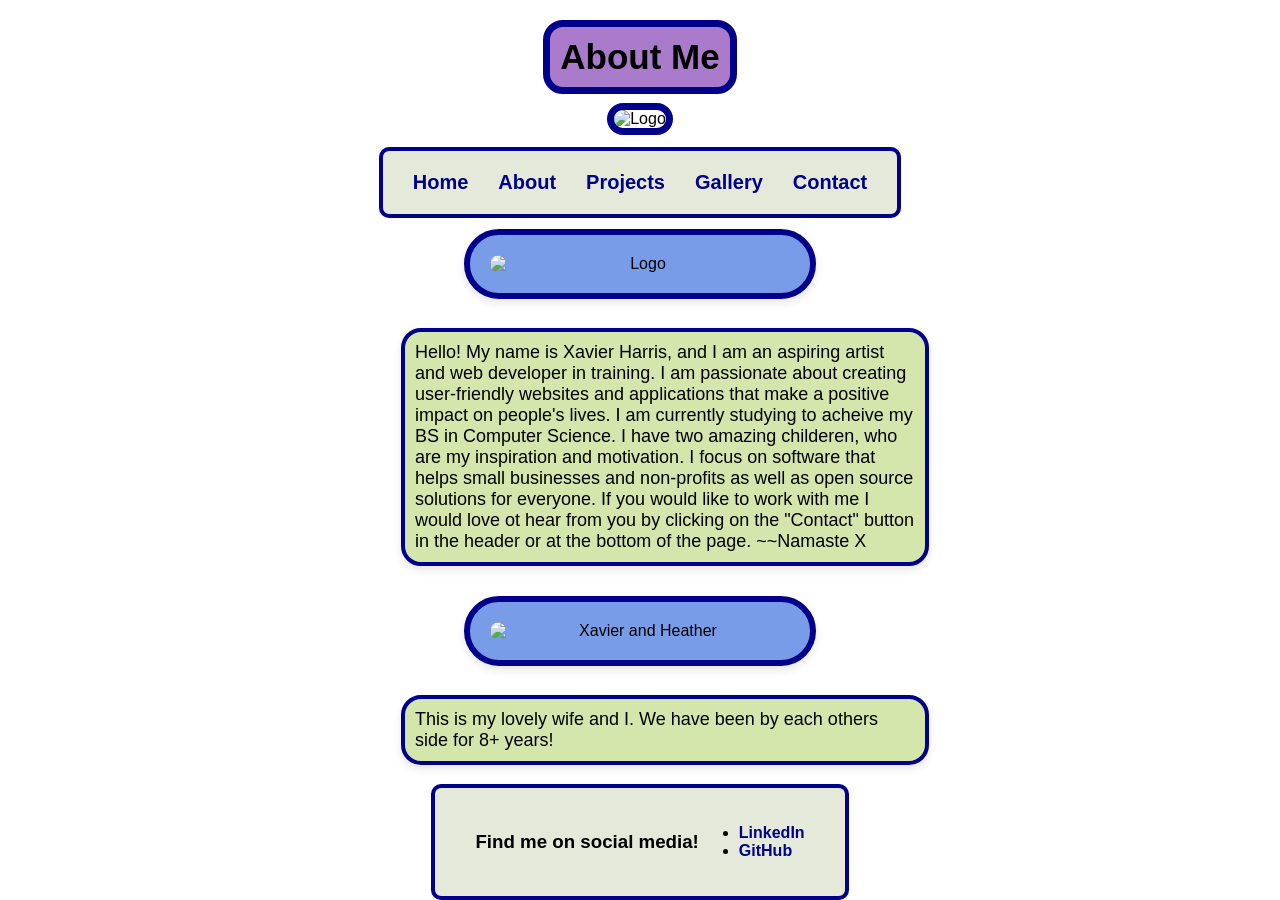
==== about.html @ 7a3048ba "Uploaded existing profile html/css/js" ====
<!DOCTYPE html>
<html lang="en">

<head>
    <meta charset="UTF-8">
    <meta name="viewport" content="width=device-width, initial-scale=1.0">
    <title>About Xavier</title>
    <link rel="stylesheet" href="styles.css">
</head>

<body>
    <div class="page">
        <h1>About Me</h1>
        <div class="logo">
            <img src="art/logo.png" alt="Logo">
        </div>
        <header class="site-header">
            <nav class="nav">
                <a href="portfolio.html">Home</a>
                <a href="about.html">About</a>
                <a href="projects.html">Projects</a>
                <a href="gallery.html">Gallery</a>
                <a href="contact.html">Contact</a>
            </nav>
        </header>
        <main class="main-content">
            <img class="cards" src="selfie/creativeX.jpg" alt="Logo">
            <p class="card">Hello! My name is Xavier Harris, and I am an aspiring artist and web developer in
                training. I am
                passionate about creating user-friendly websites and applications that make a positive impact on
                people's lives. I am currently studying to acheive my BS in Computer Science. I have two amazing
                childeren, who are my inspiration and motivation. I focus on software that helps small
                businesses and non-profits as well as open source solutions for everyone. If you would like to
                work with me I would love ot hear from you by clicking on the "Contact" button in the header or
                at the bottom of the page. ~~Namaste X
            </p>
            <img class="cards" src="selfie/XnH.jpg" alt="Xavier and Heather">
            <p class="card">This is my lovely wife and I. We have been by each others side for 8+ years!</p>

        </main>
        <footer class="site-footer">
            <h3>Find me on social media!</h3>
            <ul>
                <li><a href="https://www.linkedin.com/in/xmharris" target="_blank">LinkedIn</a></li>
                <li><a href="https://github.com/Xmharris" target="_blank">GitHub</a></li>
            </ul>
        </footer>
    </div>
</body>

</html>
---- styles.css ----
body {
  background-image: url(art/bg.jpg);
  background-size: cover;
  background-position: center;
  background-attachment: fixed;
  margin: 0;
}

/* ==========================================================================
   1. Base & Element Selectors
   ========================================================================== */
main {
  flex: 1;
  padding: auto;
  width: 100%;
  max-width: 900px;
  box-sizing: border-box;
  justify-content: space-around;
}

h1 {
  font-size: 35px;
  background-color: rgb(171, 123, 203);
  border-radius: 20px;
  border: 7px solid darkblue;
  padding: 10px;
  margin-bottom: 5px;
  margin-top: 20px;

}

h2 {
  font-family: Verdana, Geneva, Tahoma, sans-serif;
  font-size: 28px;
  background-color: rgb(173, 220, 221);
  border-radius: 15px;
  border: 4px solid darkblue;
  text-align: center;
  padding: 12px;
}

p {
  display: flex;
  justify-content: center;
  align-items: center;
  font-size: 18px;
  padding: 10px;
  border-radius: 20px;
  box-shadow: 0 4px 8px rgba(0, 0, 0, 0.1);
}

a {
  color: darkblue;
  text-decoration: none;
  font-weight: bold;
  transition: color 0.2s ease, opacity 0.2s ease;
}

a:hover {
  color: rgb(171, 123, 203);
  opacity: 0.85;
}

form#contact-form {
  display: flex;
  flex-direction: column;
  align-items: center;
  background-color: rgb(155, 222, 213);
  margin-top: 30px;
  border: 4px solid rgb(35, 11, 139);
  border-radius: 20px;
  padding: 20px;
  width: 600px;
  height: 600px;
}


form#contact-form label {
  display: block;
  margin: 8px 0 4px 0;
}

form#contact-form input,
form#contact-form textarea {
  width: 75%;
  padding: 8px;
  margin-bottom: 20px;
  box-sizing: border-box;
}

form#contact-form textarea {
  height: 200px;
}

form#contact-form button {
  padding: 12px 24px;
  border: none;
  border-radius: 6px;
  background-color: darkblue;
  color: white;
  font-weight: bold;
  cursor: pointer;
}

#messages-list {
  background-color: rgb(155, 222, 213);
  border: 4px solid darkblue;
  border-radius: 20px;
  box-shadow: 0 4px 8px rgba(0, 0, 0, 0.1);
  margin-top: 20px;
  padding: 20px;
  list-style: none;
  width: 600px;
  max-width: 900px;
}

/* ==========================================================================
   2. Layout & Page Structure
   ========================================================================== */
.page {
  min-height: 100vh;
  display: flex;
  flex-direction: column;
  justify-content: space-around;
  align-items: center;
  font-family: 'Gill Sans', 'Gill Sans MT', Calibri, 'Trebuchet MS', sans-serif;
}

.site-header {
  display: flex;
  justify-content: space-around;
  align-items: center;
  background-color: rgb(228, 233, 217);
  padding: 20px 30px;
  border-radius: 10px;
  border: 4px solid darkblue;
  width: auto;
  max-width: 900px;
}

.nav {
  display: flex;
  justify-content: space-evenly;
  gap: 30px;
  font-size: 20px;
}

.main-content {
  display: flex;
  justify-content: space-evenly;
  flex-direction: column;
  align-items: center;

}

.site-footer {
  display: flex;
  justify-content: space-around;
  align-items: center;
  background-color: rgb(228, 233, 217);
  padding: 20px 40px;
  border-radius: 10px;
  border: 4px solid darkblue;
  width: auto;
  max-width: 900px;
}

/* ==========================================================================
   3. Component Selectors
   ========================================================================== */

.logo img,
.art-images img {
  width: auto;
  border-radius: 20px;
  border: 7px solid darkblue;
  height: 250px;
  margin: 20px 10px;
  margin-top: 4px;
  margin-bottom: 12px;

}



.cards {
  padding: 20px;
  margin: 10px 20px;
  border-radius: 50px;
  text-align: center;
  background-color: rgb(121, 156, 232);
  border: 6px solid darkblue;
  box-shadow: 0 4px 8px rgba(0, 0, 0, 0.1);
  width: 300px;

}

.card {
  background-color: rgb(213, 230, 173);
  border: 4px solid darkblue;
  width: 500px;
  margin-left: 50px;
}

.featured {
  font-weight: bold;
  font-size: 20px;
}
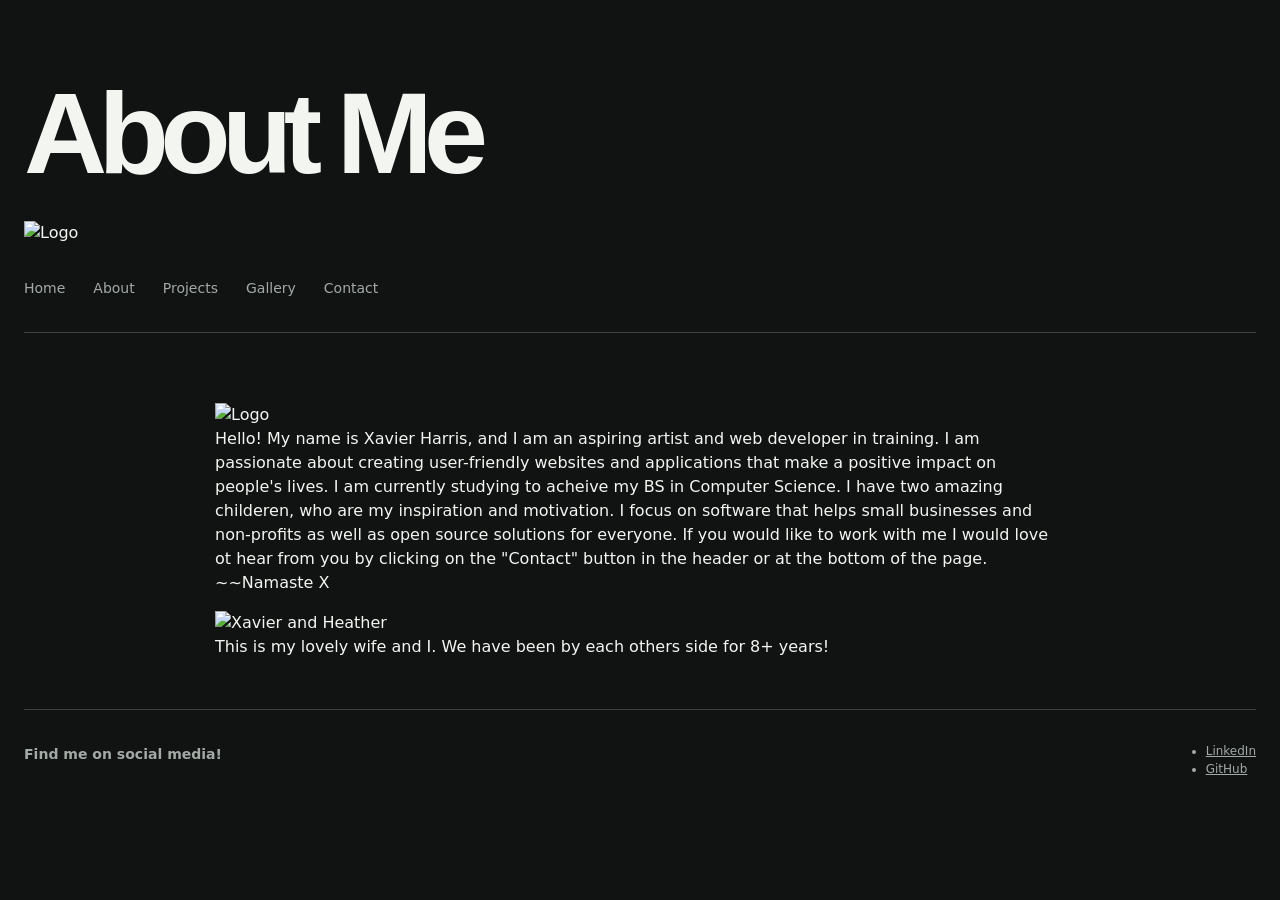
==== commit 14ef6b1c: "Complete dark GitHub Pages portfolio Update navigation and documentation, remove the redundant proje" ====
--- a/about.html
+++ b/about.html
@@ -16,9 +16,9 @@
         </div>
         <header class="site-header">
             <nav class="nav">
-                <a href="portfolio.html">Home</a>
+                <a href="index.html">Home</a>
                 <a href="about.html">About</a>
-                <a href="projects.html">Projects</a>
+                <a href="index.html#selected-work">Projects</a>
                 <a href="gallery.html">Gallery</a>
                 <a href="contact.html">Contact</a>
             </nav>
--- a/styles.css
+++ b/styles.css
@@ -1,208 +1,457 @@
-body {
-  background-image: url(art/bg.jpg);
-  background-size: cover;
-  background-position: center;
-  background-attachment: fixed;
-  margin: 0;
-}
-
-/* ==========================================================================
-   1. Base & Element Selectors
-   ========================================================================== */
-main {
-  flex: 1;
-  padding: auto;
-  width: 100%;
-  max-width: 900px;
-  box-sizing: border-box;
-  justify-content: space-around;
-}
-
-h1 {
-  font-size: 35px;
-  background-color: rgb(171, 123, 203);
-  border-radius: 20px;
-  border: 7px solid darkblue;
-  padding: 10px;
-  margin-bottom: 5px;
-  margin-top: 20px;
-
-}
-
-h2 {
-  font-family: Verdana, Geneva, Tahoma, sans-serif;
-  font-size: 28px;
-  background-color: rgb(173, 220, 221);
-  border-radius: 15px;
-  border: 4px solid darkblue;
-  text-align: center;
-  padding: 12px;
-}
-
-p {
-  display: flex;
-  justify-content: center;
-  align-items: center;
-  font-size: 18px;
-  padding: 10px;
-  border-radius: 20px;
-  box-shadow: 0 4px 8px rgba(0, 0, 0, 0.1);
-}
-
-a {
-  color: darkblue;
-  text-decoration: none;
-  font-weight: bold;
-  transition: color 0.2s ease, opacity 0.2s ease;
-}
-
-a:hover {
-  color: rgb(171, 123, 203);
-  opacity: 0.85;
-}
-
-form#contact-form {
-  display: flex;
-  flex-direction: column;
-  align-items: center;
-  background-color: rgb(155, 222, 213);
-  margin-top: 30px;
-  border: 4px solid rgb(35, 11, 139);
-  border-radius: 20px;
-  padding: 20px;
-  width: 600px;
-  height: 600px;
-}
-
-
-form#contact-form label {
-  display: block;
-  margin: 8px 0 4px 0;
-}
-
-form#contact-form input,
-form#contact-form textarea {
-  width: 75%;
-  padding: 8px;
-  margin-bottom: 20px;
-  box-sizing: border-box;
-}
-
-form#contact-form textarea {
-  height: 200px;
-}
-
-form#contact-form button {
-  padding: 12px 24px;
-  border: none;
-  border-radius: 6px;
-  background-color: darkblue;
-  color: white;
-  font-weight: bold;
-  cursor: pointer;
-}
-
-#messages-list {
-  background-color: rgb(155, 222, 213);
-  border: 4px solid darkblue;
-  border-radius: 20px;
-  box-shadow: 0 4px 8px rgba(0, 0, 0, 0.1);
-  margin-top: 20px;
-  padding: 20px;
-  list-style: none;
-  width: 600px;
-  max-width: 900px;
-}
-
-/* ==========================================================================
-   2. Layout & Page Structure
-   ========================================================================== */
-.page {
-  min-height: 100vh;
-  display: flex;
-  flex-direction: column;
-  justify-content: space-around;
-  align-items: center;
-  font-family: 'Gill Sans', 'Gill Sans MT', Calibri, 'Trebuchet MS', sans-serif;
-}
-
-.site-header {
-  display: flex;
-  justify-content: space-around;
-  align-items: center;
-  background-color: rgb(228, 233, 217);
-  padding: 20px 30px;
-  border-radius: 10px;
-  border: 4px solid darkblue;
-  width: auto;
-  max-width: 900px;
-}
-
-.nav {
-  display: flex;
-  justify-content: space-evenly;
-  gap: 30px;
-  font-size: 20px;
-}
-
-.main-content {
-  display: flex;
-  justify-content: space-evenly;
-  flex-direction: column;
-  align-items: center;
-
-}
-
-.site-footer {
-  display: flex;
-  justify-content: space-around;
-  align-items: center;
-  background-color: rgb(228, 233, 217);
-  padding: 20px 40px;
-  border-radius: 10px;
-  border: 4px solid darkblue;
-  width: auto;
-  max-width: 900px;
-}
-
-/* ==========================================================================
-   3. Component Selectors
-   ========================================================================== */
-
-.logo img,
-.art-images img {
-  width: auto;
-  border-radius: 20px;
-  border: 7px solid darkblue;
-  height: 250px;
-  margin: 20px 10px;
-  margin-top: 4px;
-  margin-bottom: 12px;
-
-}
-
-
-
-.cards {
-  padding: 20px;
-  margin: 10px 20px;
-  border-radius: 50px;
-  text-align: center;
-  background-color: rgb(121, 156, 232);
-  border: 6px solid darkblue;
-  box-shadow: 0 4px 8px rgba(0, 0, 0, 0.1);
-  width: 300px;
-
-}
-
-.card {
-  background-color: rgb(213, 230, 173);
-  border: 4px solid darkblue;
-  width: 500px;
-  margin-left: 50px;
-}
-
-.featured {
-  font-weight: bold;
-  font-size: 20px;
-}+:root {
+  --ink: #f3f5f1;
+  --muted: #a3aaa6;
+  --paper: #101312;
+  --paper-deep: #191d1b;
+  --cobalt: #6f8cff;
+  --lime: #c9ef4d;
+  --line: rgba(243, 245, 241, 0.2);
+  --display: "Arial Black", "Helvetica Neue", Arial, sans-serif;
+  --body: Inter, ui-sans-serif, system-ui, -apple-system, BlinkMacSystemFont, "Segoe UI", sans-serif;
+}
+
+* {
+  box-sizing: border-box;
+}
+
+html {
+  scroll-behavior: smooth;
+}
+
+body {
+  margin: 0;
+  background: var(--paper);
+  color: var(--ink);
+  font-family: var(--body);
+  font-size: 16px;
+  line-height: 1.5;
+}
+
+a {
+  color: inherit;
+}
+
+a:focus-visible,
+button:focus-visible {
+  outline: 3px solid var(--cobalt);
+  outline-offset: 5px;
+}
+
+.site-shell {
+  width: min(100% - 48px, 1240px);
+  margin: 0 auto;
+}
+
+.site-header {
+  display: flex;
+  align-items: center;
+  justify-content: space-between;
+  min-height: 88px;
+  border-bottom: 1px solid var(--line);
+}
+
+.wordmark,
+.nav,
+.hero-actions,
+.footer-links {
+  display: flex;
+  align-items: center;
+}
+
+.wordmark {
+  gap: 10px;
+  font-weight: 750;
+  letter-spacing: -0.03em;
+  text-decoration: none;
+}
+
+.wordmark-mark {
+  display: grid;
+  width: 34px;
+  height: 34px;
+  place-items: center;
+  background: var(--cobalt);
+  color: var(--paper);
+  font-size: 11px;
+  letter-spacing: -0.08em;
+}
+
+.nav {
+  gap: 28px;
+  font-size: 14px;
+}
+
+.nav a,
+.footer-links a {
+  text-decoration: none;
+}
+
+.nav a {
+  color: var(--muted);
+  transition: color 180ms ease;
+}
+
+.nav a:hover,
+.nav a.is-active {
+  color: var(--ink);
+}
+
+.nav-contact {
+  padding: 10px 14px;
+  border: 1px solid var(--ink);
+  color: var(--ink) !important;
+}
+
+.nav-contact span,
+.button span,
+.text-link span {
+  margin-left: 8px;
+}
+
+.hero {
+  display: grid;
+  grid-template-columns: minmax(0, 1fr) 260px;
+  gap: 10%;
+  min-height: 590px;
+  padding: 112px 0 94px;
+  align-items: end;
+}
+
+.eyebrow,
+.note-label,
+.note-index,
+.project-tag {
+  color: var(--cobalt);
+  font-size: 11px;
+  font-weight: 800;
+  letter-spacing: 0.13em;
+  text-transform: uppercase;
+}
+
+.eyebrow {
+  margin: 0 0 26px;
+}
+
+h1,
+h2,
+p {
+  margin-top: 0;
+}
+
+h1,
+h2 {
+  font-family: var(--display);
+  letter-spacing: -0.075em;
+  line-height: 0.93;
+}
+
+h1 {
+  max-width: 850px;
+  margin-bottom: 34px;
+  font-size: clamp(3.7rem, 9vw, 8.6rem);
+  font-weight: 900;
+}
+
+h1 em,
+h2 em {
+  color: var(--cobalt);
+  font-style: normal;
+}
+
+.hero-intro {
+  max-width: 570px;
+  margin-bottom: 36px;
+  color: var(--muted);
+  font-size: 19px;
+  line-height: 1.55;
+}
+
+.hero-actions {
+  gap: 24px;
+}
+
+.button {
+  display: inline-flex;
+  align-items: center;
+  padding: 15px 18px;
+  font-size: 14px;
+  font-weight: 800;
+  text-decoration: none;
+  transition: transform 180ms ease, background-color 180ms ease;
+}
+
+.button:hover {
+  transform: translateY(-3px);
+}
+
+.button-primary {
+  background: var(--lime);
+}
+
+.button-primary:hover {
+  background: #d7fa6c;
+}
+
+.button-dark {
+  background: var(--ink);
+  color: var(--paper);
+}
+
+.text-link {
+  font-size: 14px;
+  font-weight: 800;
+  text-underline-offset: 5px;
+  text-decoration-thickness: 2px;
+}
+
+.hero-note {
+  padding: 22px 0 0 24px;
+  border-left: 1px solid var(--ink);
+}
+
+.hero-note p {
+  margin: 20px 0 36px;
+  color: var(--muted);
+  font-size: 15px;
+}
+
+.note-line {
+  display: block;
+  width: 46px;
+  height: 5px;
+  margin-bottom: 14px;
+  background: var(--lime);
+}
+
+.note-index {
+  color: var(--ink);
+}
+
+.work-section {
+  padding: 96px 0 118px;
+  border-top: 1px solid var(--line);
+}
+
+.section-heading {
+  display: grid;
+  grid-template-columns: 1fr 1.2fr;
+  column-gap: 10%;
+  align-items: end;
+  margin-bottom: 62px;
+}
+
+.section-heading .eyebrow {
+  grid-column: 1 / -1;
+}
+
+h2 {
+  margin-bottom: 0;
+  font-size: clamp(2.5rem, 5vw, 5.3rem);
+}
+
+.section-heading > p:last-child {
+  max-width: 360px;
+  margin-bottom: 4px;
+  color: var(--muted);
+}
+
+.project-list {
+  border-top: 1px solid var(--ink);
+}
+
+.project-row {
+  display: grid;
+  grid-template-columns: 50px minmax(0, 1fr) 110px 28px;
+  gap: 20px;
+  align-items: center;
+  padding: 27px 0;
+  border-bottom: 1px solid var(--line);
+  text-decoration: none;
+  transition: transform 220ms ease, background-color 220ms ease;
+}
+
+.project-row:hover {
+  transform: translateX(10px);
+  background: var(--lime);
+}
+
+.project-number {
+  color: var(--cobalt);
+  font-size: 12px;
+  font-weight: 800;
+}
+
+.project-main {
+  display: flex;
+  flex-direction: column;
+  gap: 5px;
+}
+
+.project-main strong {
+  font-size: 20px;
+  letter-spacing: -0.035em;
+}
+
+.project-main span {
+  color: var(--muted);
+  font-size: 14px;
+}
+
+.project-tag {
+  color: var(--muted);
+  letter-spacing: 0.08em;
+  text-align: right;
+}
+
+.project-arrow {
+  font-size: 21px;
+  text-align: right;
+}
+
+.closing-section {
+  display: flex;
+  flex-direction: column;
+  align-items: flex-start;
+  padding: 92px 0 110px;
+}
+
+.closing-section h2 {
+  max-width: 780px;
+  margin-bottom: 38px;
+}
+
+.site-footer {
+  display: flex;
+  justify-content: space-between;
+  padding: 20px 0 28px;
+  border-top: 1px solid var(--line);
+  color: var(--muted);
+  font-size: 12px;
+}
+
+.footer-links {
+  gap: 20px;
+}
+
+.footer-links a {
+  color: var(--ink);
+  text-decoration: underline;
+  text-underline-offset: 3px;
+}
+
+/* Shared styles keep the site's secondary pages legible while they are updated. */
+.page {
+  width: min(100% - 48px, 1240px);
+  margin: 0 auto;
+}
+
+.page > h1 {
+  margin-top: 80px;
+}
+
+.page .site-header {
+  margin-bottom: 70px;
+}
+
+.main-content {
+  max-width: 850px;
+  margin: 0 auto;
+}
+
+.site-footer {
+  margin-top: 50px;
+}
+
+@media (max-width: 760px) {
+  .site-shell,
+  .page {
+    width: min(100% - 32px, 1240px);
+  }
+
+  .site-header {
+    min-height: 74px;
+  }
+
+  .nav {
+    gap: 13px;
+    font-size: 12px;
+  }
+
+  .nav a:not(.nav-contact) {
+    display: none;
+  }
+
+  .nav-contact {
+    padding: 8px 10px;
+  }
+
+  .hero {
+    display: block;
+    min-height: 0;
+    padding: 78px 0 82px;
+  }
+
+  h1 {
+    font-size: clamp(3.4rem, 17vw, 6rem);
+  }
+
+  .hero-intro {
+    font-size: 17px;
+  }
+
+  .hero-note {
+    margin-top: 72px;
+  }
+
+  .section-heading {
+    display: block;
+    margin-bottom: 40px;
+  }
+
+  .section-heading > p:last-child {
+    margin-top: 24px;
+  }
+
+  .work-section {
+    padding: 72px 0 80px;
+  }
+
+  .project-row {
+    grid-template-columns: 34px minmax(0, 1fr) 22px;
+    gap: 12px;
+    padding: 22px 0;
+  }
+
+  .project-tag {
+    display: none;
+  }
+
+  .project-main strong {
+    font-size: 17px;
+  }
+
+  .project-main span {
+    font-size: 13px;
+  }
+
+  .closing-section {
+    padding: 66px 0 82px;
+  }
+
+  .site-footer {
+    gap: 20px;
+    align-items: flex-start;
+  }
+}
+
+@media (prefers-reduced-motion: reduce) {
+  html {
+    scroll-behavior: auto;
+  }
+
+  *,
+  *::before,
+  *::after {
+    transition-duration: 0.01ms !important;
+  }
+}
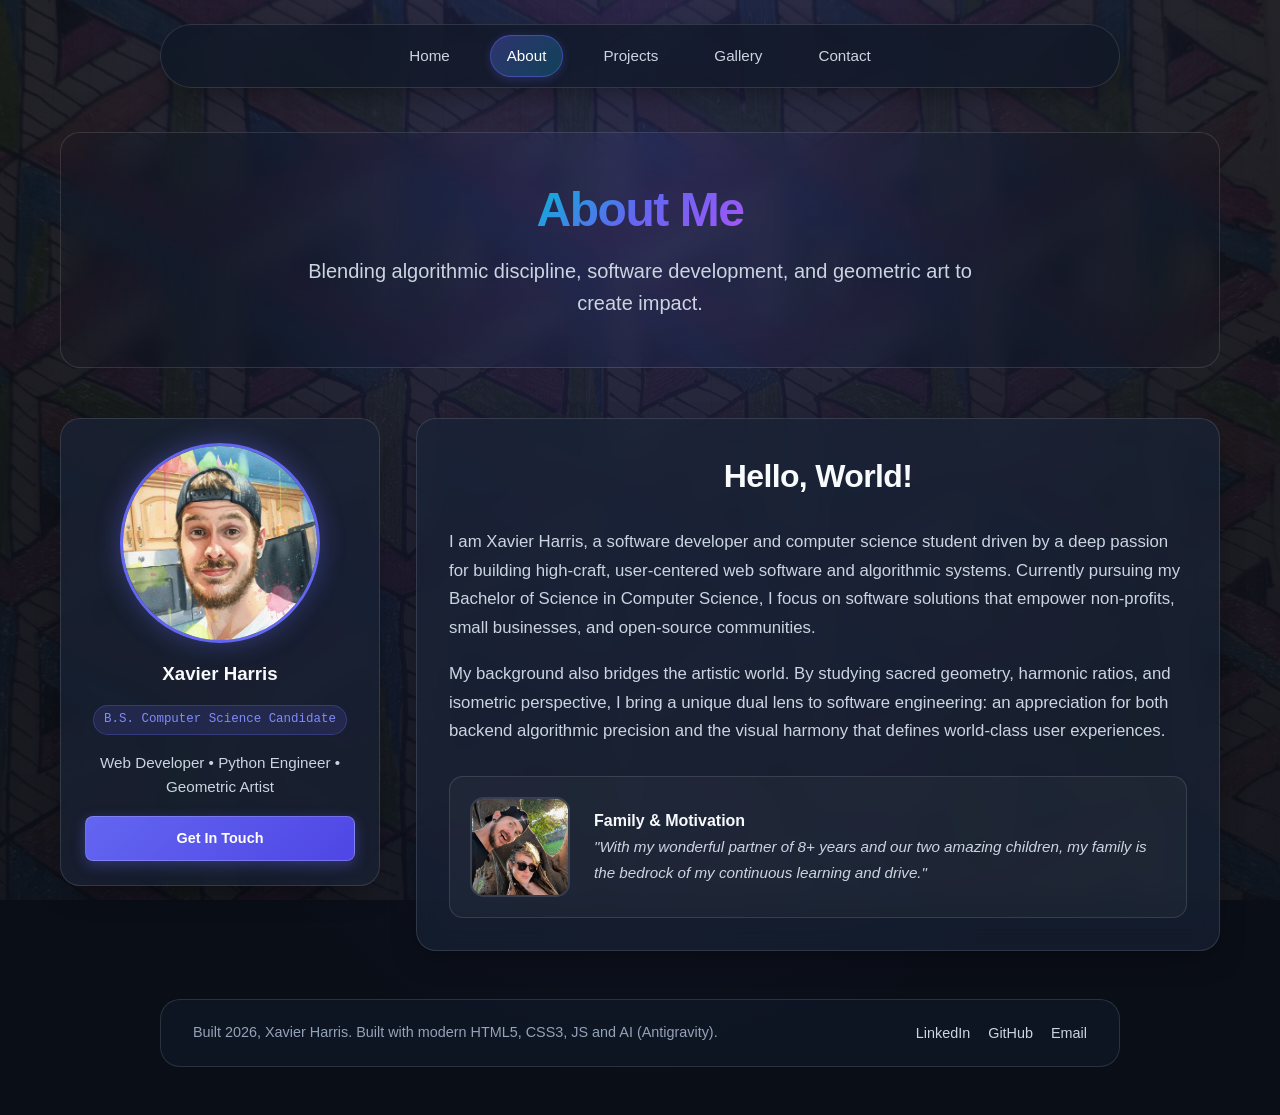
==== commit 311727fb: "Publish portfolioAi site at repository root Replace the previous portfolio with the portfolioAi GitH" ====
--- a/about.html
+++ b/about.html
@@ -1,51 +1,80 @@
-<!DOCTYPE html>
-<html lang="en">
-
-<head>
-    <meta charset="UTF-8">
-    <meta name="viewport" content="width=device-width, initial-scale=1.0">
-    <title>About Xavier</title>
-    <link rel="stylesheet" href="styles.css">
-</head>
-
-<body>
-    <div class="page">
-        <h1>About Me</h1>
-        <div class="logo">
-            <img src="art/logo.png" alt="Logo">
-        </div>
-        <header class="site-header">
-            <nav class="nav">
-                <a href="index.html">Home</a>
-                <a href="about.html">About</a>
-                <a href="index.html#selected-work">Projects</a>
-                <a href="gallery.html">Gallery</a>
-                <a href="contact.html">Contact</a>
-            </nav>
-        </header>
-        <main class="main-content">
-            <img class="cards" src="selfie/creativeX.jpg" alt="Logo">
-            <p class="card">Hello! My name is Xavier Harris, and I am an aspiring artist and web developer in
-                training. I am
-                passionate about creating user-friendly websites and applications that make a positive impact on
-                people's lives. I am currently studying to acheive my BS in Computer Science. I have two amazing
-                childeren, who are my inspiration and motivation. I focus on software that helps small
-                businesses and non-profits as well as open source solutions for everyone. If you would like to
-                work with me I would love ot hear from you by clicking on the "Contact" button in the header or
-                at the bottom of the page. ~~Namaste X
-            </p>
-            <img class="cards" src="selfie/XnH.jpg" alt="Xavier and Heather">
-            <p class="card">This is my lovely wife and I. We have been by each others side for 8+ years!</p>
-
-        </main>
-        <footer class="site-footer">
-            <h3>Find me on social media!</h3>
-            <ul>
-                <li><a href="https://www.linkedin.com/in/xmharris" target="_blank">LinkedIn</a></li>
-                <li><a href="https://github.com/Xmharris" target="_blank">GitHub</a></li>
-            </ul>
-        </footer>
-    </div>
-</body>
-
+<!DOCTYPE html>
+<html lang="en">
+
+<head>
+    <meta charset="UTF-8">
+    <meta name="viewport" content="width=device-width, initial-scale=1.0">
+    <title>About Xavier Harris | Software Engineer &amp; Artist</title>
+    <link rel="stylesheet" href="styles.css">
+    <script src="script.js" defer></script>
+</head>
+
+<body>
+    <div class="page">
+        <header class="site-header">
+            <nav class="nav">
+                <a href="index.html">Home</a>
+                <a href="about.html" class="active">About</a>
+                <a href="projects.html">Projects</a>
+                <a href="gallery.html">Gallery</a>
+                <a href="contact.html">Contact</a>
+            </nav>
+        </header>
+
+        <main class="main-content">
+            <section class="brand-hero reveal-on-scroll">
+                <h1>About Me</h1>
+                <p class="tagline">Blending algorithmic discipline, software development, and geometric art to create
+                    impact.</p>
+            </section>
+
+            <div class="about-container">
+                <aside class="profile-card reveal-on-scroll">
+                    <img src="selfie/creativeX.jpg" alt="Xavier Harris Profile Picture">
+                    <h3>Xavier Harris</h3>
+                    <p class="tag">B.S. Computer Science Candidate</p>
+                    <p class="tagline" style="font-size: 0.95rem;">Web Developer &bull; Python Engineer &bull; Geometric
+                        Artist</p>
+                    <a href="contact.html" class="btn btn-primary" style="width: 100%;">Get In Touch</a>
+                </aside>
+
+                <article class="bio-card reveal-on-scroll">
+                    <h2>Hello, World!</h2>
+                    <p>
+                        I am Xavier Harris, a software developer and computer science student driven by a deep passion
+                        for building high-craft, user-centered web software and algorithmic systems. Currently pursuing
+                        my Bachelor of Science in Computer Science, I focus on software solutions that empower
+                        non-profits, small businesses, and open-source communities.
+                    </p>
+                    <p>
+                        My background also bridges the artistic world. By studying sacred geometry, harmonic ratios, and
+                        isometric perspective, I bring a unique dual lens to software engineering: an appreciation for
+                        both backend algorithmic precision and the visual harmony that defines world-class user
+                        experiences.
+                    </p>
+
+                    <div class="personal-touch-card">
+                        <img src="selfie/XnH.jpg" alt="Xavier and his wife Heather">
+                        <div>
+                            <h4>Family &amp; Motivation</h4>
+                            <p>"With my wonderful partner of 8+ years and our two amazing children, my family is the
+                                bedrock of my continuous learning and drive."</p>
+                        </div>
+                    </div>
+                </article>
+            </div>
+        </main>
+
+        <footer class="site-footer">
+            <p>Built 2026, Xavier Harris. Built with modern HTML5, CSS3, JS and AI (Antigravity).</p>
+            <ul class="footer-links">
+                <li><a href="https://www.linkedin.com/in/xmharris" target="_blank"
+                        rel="noopener noreferrer">LinkedIn</a></li>
+                <li><a href="https://github.com/Xmharris" target="_blank" rel="noopener noreferrer">GitHub</a></li>
+                <li><a href="mailto:xmharris11@gmail.com">Email</a></li>
+            </ul>
+        </footer>
+    </div>
+</body>
+
 </html>
--- a/styles.css
+++ b/styles.css
@@ -1,457 +1,875 @@
+/* ==========================================================================
+   1. DESIGN TOKENS & SYSTEM VARIABLES
+   ========================================================================== */
 :root {
-  --ink: #f3f5f1;
-  --muted: #a3aaa6;
-  --paper: #101312;
-  --paper-deep: #191d1b;
-  --cobalt: #6f8cff;
-  --lime: #c9ef4d;
-  --line: rgba(243, 245, 241, 0.2);
-  --display: "Arial Black", "Helvetica Neue", Arial, sans-serif;
-  --body: Inter, ui-sans-serif, system-ui, -apple-system, BlinkMacSystemFont, "Segoe UI", sans-serif;
-}
-
-* {
+  /* Typography */
+  --font-main: -apple-system, BlinkMacSystemFont, 'Segoe UI', Roboto, Helvetica, Arial, sans-serif;
+  --font-mono: 'SFMono-Regular', Consolas, 'Liberation Mono', Menlo, Courier, monospace;
+
+  /* Color Palette: Cybernetic & Space Slate */
+  --color-bg-base: #0a0e17;
+  --color-surface-glass: rgba(16, 24, 40, 0.72);
+  --color-surface-card: rgba(26, 36, 56, 0.65);
+  --color-surface-hover: rgba(36, 50, 77, 0.85);
+
+  /* Borders & Highlights */
+  --border-glass: rgba(255, 255, 255, 0.12);
+  --border-glow: rgba(99, 102, 241, 0.5);
+  --border-accent: rgba(6, 182, 212, 0.5);
+
+  /* Accent Colors */
+  --accent-primary: #6366f1;
+  /* Indigo */
+  --accent-primary-light: #818cf8;
+  --accent-cyan: #06b6d4;
+  /* Cyan / Aqua */
+  --accent-purple: #a855f7;
+  /* Violet */
+  --accent-gradient: linear-gradient(135deg, #06b6d4 0%, #6366f1 50%, #a855f7 100%);
+
+  /* Text & Foreground */
+  --text-primary: #f8fafc;
+  --text-secondary: #cbd5e1;
+  --text-muted: #94a3b8;
+
+  /* Shadows & Elevations */
+  --shadow-sm: 0 4px 12px rgba(0, 0, 0, 0.25);
+  --shadow-md: 0 10px 30px -10px rgba(0, 0, 0, 0.5);
+  --shadow-glow: 0 0 25px rgba(99, 102, 241, 0.35);
+
+  /* Border Radii */
+  --radius-sm: 8px;
+  --radius-md: 14px;
+  --radius-lg: 20px;
+  --radius-full: 9999px;
+
+  /* Transitions */
+  --transition-fast: 0.18s cubic-bezier(0.16, 1, 0.3, 1);
+  --transition-smooth: 0.3s cubic-bezier(0.16, 1, 0.3, 1);
+}
+
+/* ==========================================================================
+   2. RESET & BASE ELEMENTS
+   ========================================================================== */
+*,
+*::before,
+*::after {
   box-sizing: border-box;
-}
-
-html {
-  scroll-behavior: smooth;
+  margin: 0;
+  padding: 0;
 }
 
 body {
-  margin: 0;
-  background: var(--paper);
-  color: var(--ink);
-  font-family: var(--body);
-  font-size: 16px;
-  line-height: 1.5;
-}
-
-a {
-  color: inherit;
-}
-
-a:focus-visible,
-button:focus-visible {
-  outline: 3px solid var(--cobalt);
-  outline-offset: 5px;
-}
-
-.site-shell {
-  width: min(100% - 48px, 1240px);
+  font-family: var(--font-main);
+  background-color: var(--color-bg-base);
+  background-image:
+    radial-gradient(ellipse at 50% 0%, rgba(99, 102, 241, 0.18) 0%, transparent 70%),
+    linear-gradient(180deg, rgba(10, 14, 23, 0.88) 0%, rgba(10, 14, 23, 0.95) 100%),
+    url('art/bg.jpg');
+  background-size: auto, auto, cover;
+  background-position: center top, center, center;
+  background-attachment: scroll, scroll, fixed;
+  color: var(--text-primary);
+  line-height: 1.6;
+  min-height: 100vh;
+  -webkit-font-smoothing: antialiased;
+  -moz-osx-font-smoothing: grayscale;
+}
+
+/* ==========================================================================
+   3. LAYOUT & CONTAINER
+   ========================================================================== */
+.page {
+  min-height: 100vh;
+  display: flex;
+  flex-direction: column;
+  align-items: center;
+  width: 100%;
+  max-width: 1200px;
   margin: 0 auto;
-}
-
+  padding: 24px 20px 48px;
+}
+
+.main-content {
+  width: 100%;
+  flex: 1;
+  display: flex;
+  flex-direction: column;
+  align-items: center;
+  gap: 40px;
+  margin-top: 24px;
+}
+
+/* ==========================================================================
+   4. NAVIGATION & HEADER
+   ========================================================================== */
 .site-header {
-  display: flex;
-  align-items: center;
+  position: sticky;
+  top: 16px;
+  z-index: 100;
+  width: 100%;
+  max-width: 960px;
+  background: var(--color-surface-glass);
+  backdrop-filter: blur(16px);
+  -webkit-backdrop-filter: blur(16px);
+  border: 1px solid var(--border-glass);
+  border-radius: var(--radius-full);
+  box-shadow: var(--shadow-md);
+  padding: 10px 24px;
+  transition: border-color var(--transition-smooth);
+}
+
+.site-header:hover {
+  border-color: rgba(255, 255, 255, 0.22);
+}
+
+.nav {
+  display: flex;
+  justify-content: center;
+  align-items: center;
+  flex-wrap: wrap;
+  gap: 12px 24px;
+}
+
+.nav a {
+  color: var(--text-secondary);
+  text-decoration: none;
+  font-size: 0.95rem;
+  font-weight: 500;
+  padding: 8px 16px;
+  border-radius: var(--radius-full);
+  transition: all var(--transition-fast);
+  position: relative;
+}
+
+.nav a:hover {
+  color: #ffffff;
+  background: rgba(255, 255, 255, 0.08);
+}
+
+.nav a.active {
+  color: #ffffff;
+  background: linear-gradient(135deg, rgba(99, 102, 241, 0.35), rgba(6, 182, 212, 0.25));
+  border: 1px solid var(--border-glow);
+  box-shadow: 0 2px 10px rgba(99, 102, 241, 0.25);
+}
+
+/* ==========================================================================
+   5. HERO & BRANDING
+   ========================================================================== */
+.brand-hero {
+  display: flex;
+  flex-direction: column;
+  align-items: center;
+  text-align: center;
+  margin: 20px 0 10px;
+  gap: 16px;
+}
+
+.logo img {
+  width: 90px;
+  height: 90px;
+  object-fit: cover;
+  border-radius: 50%;
+  border: 2px solid var(--border-glow);
+  box-shadow: 0 0 20px rgba(99, 102, 241, 0.3);
+  transition: transform var(--transition-smooth), box-shadow var(--transition-smooth);
+}
+
+.logo img:hover {
+  transform: scale(1.05) rotate(4deg);
+  box-shadow: 0 0 30px rgba(6, 182, 212, 0.5);
+}
+
+h1 {
+  font-size: clamp(2rem, 5vw, 3rem);
+  font-weight: 800;
+  letter-spacing: -0.03em;
+  background: var(--accent-gradient);
+  -webkit-background-clip: text;
+  background-clip: text;
+  -webkit-text-fill-color: transparent;
+  text-align: center;
+  line-height: 1.2;
+}
+
+.tagline {
+  font-size: clamp(1.05rem, 2vw, 1.25rem);
+  color: var(--text-secondary);
+  max-width: 680px;
+  margin: 0 auto;
+}
+
+h2 {
+  font-size: clamp(1.5rem, 3.5vw, 2rem);
+  font-weight: 700;
+  letter-spacing: -0.02em;
+  color: var(--text-primary);
+  text-align: center;
+  margin-bottom: 8px;
+}
+
+.section-subtitle {
+  color: var(--text-muted);
+  text-align: center;
+  font-size: 1rem;
+  max-width: 600px;
+  margin-bottom: 24px;
+}
+
+/* ==========================================================================
+   6. PROJECT CARDS & GRID
+   ========================================================================== */
+.project-section {
+  width: 100%;
+}
+
+.project-grid {
+  display: grid;
+  grid-template-columns: repeat(auto-fit, minmax(min(100%, 340px), 1fr));
+  gap: 24px;
+  width: 100%;
+  list-style: none;
+}
+
+.project-card {
+  background: var(--color-surface-card);
+  backdrop-filter: blur(12px);
+  -webkit-backdrop-filter: blur(12px);
+  border: 1px solid var(--border-glass);
+  border-radius: var(--radius-lg);
+  padding: 28px;
+  display: flex;
+  flex-direction: column;
   justify-content: space-between;
-  min-height: 88px;
-  border-bottom: 1px solid var(--line);
-}
-
-.wordmark,
-.nav,
-.hero-actions,
+  gap: 20px;
+  transition: transform var(--transition-smooth), border-color var(--transition-smooth), box-shadow var(--transition-smooth);
+  position: relative;
+  overflow: hidden;
+}
+
+.project-card::before {
+  content: '';
+  position: absolute;
+  top: 0;
+  left: 0;
+  right: 0;
+  height: 2px;
+  background: var(--accent-gradient);
+  opacity: 0;
+  transition: opacity var(--transition-fast);
+}
+
+.project-card:hover {
+  transform: translateY(-6px);
+  border-color: var(--border-glow);
+  box-shadow: var(--shadow-glow), var(--shadow-md);
+}
+
+.project-card:hover::before {
+  opacity: 1;
+}
+
+.project-header h3 {
+  font-size: 1.35rem;
+  color: var(--text-primary);
+  margin-bottom: 10px;
+  font-weight: 600;
+}
+
+.project-description {
+  color: var(--text-secondary);
+  font-size: 0.95rem;
+  line-height: 1.55;
+}
+
+.tech-tags {
+  display: flex;
+  flex-wrap: wrap;
+  gap: 8px;
+}
+
+.tag {
+  font-family: var(--font-mono);
+  font-size: 0.78rem;
+  padding: 4px 10px;
+  border-radius: var(--radius-full);
+  background: rgba(99, 102, 241, 0.15);
+  color: var(--accent-primary-light);
+  border: 1px solid rgba(99, 102, 241, 0.3);
+}
+
+.tag.accent {
+  background: rgba(6, 182, 212, 0.15);
+  color: #22d3ee;
+  border-color: rgba(6, 182, 212, 0.3);
+}
+
+.project-actions {
+  display: flex;
+  gap: 12px;
+  margin-top: auto;
+}
+
+.btn {
+  display: inline-flex;
+  align-items: center;
+  justify-content: center;
+  gap: 8px;
+  padding: 10px 18px;
+  font-size: 0.9rem;
+  font-weight: 600;
+  text-decoration: none;
+  border-radius: var(--radius-sm);
+  transition: all var(--transition-fast);
+  cursor: pointer;
+}
+
+.btn-primary {
+  background: linear-gradient(135deg, var(--accent-primary) 0%, #4f46e5 100%);
+  color: #ffffff;
+  border: 1px solid rgba(255, 255, 255, 0.2);
+  box-shadow: 0 4px 14px rgba(99, 102, 241, 0.35);
+}
+
+.btn-primary:hover {
+  background: linear-gradient(135deg, #4f46e5 0%, #4338ca 100%);
+  transform: translateY(-2px);
+  box-shadow: 0 6px 20px rgba(99, 102, 241, 0.5);
+}
+
+.btn-secondary {
+  background: rgba(255, 255, 255, 0.05);
+  color: var(--text-primary);
+  border: 1px solid var(--border-glass);
+}
+
+.btn-secondary:hover {
+  background: rgba(255, 255, 255, 0.12);
+  border-color: rgba(255, 255, 255, 0.3);
+}
+
+/* ==========================================================================
+   7. ART GALLERY GRID & CARDS
+   ========================================================================== */
+.gallery-section {
+  width: 100%;
+}
+
+.art-grid {
+  display: grid;
+  grid-template-columns: repeat(auto-fill, minmax(min(100%, 300px), 1fr));
+  gap: 24px;
+  width: 100%;
+}
+
+.art-card {
+  position: relative;
+  border-radius: var(--radius-lg);
+  overflow: hidden;
+  background: var(--color-surface-card);
+  border: 1px solid var(--border-glass);
+  box-shadow: var(--shadow-sm);
+  transition: transform var(--transition-smooth), border-color var(--transition-smooth), box-shadow var(--transition-smooth);
+}
+
+.art-card:hover {
+  transform: translateY(-6px);
+  border-color: var(--border-accent);
+  box-shadow: 0 16px 36px -8px rgba(6, 182, 212, 0.3);
+}
+
+.art-card img {
+  width: 100%;
+  aspect-ratio: 1 / 1;
+  object-fit: cover;
+  display: block;
+  transition: transform var(--transition-smooth);
+}
+
+.art-card:hover img {
+  transform: scale(1.05);
+}
+
+.art-caption {
+  padding: 16px 20px;
+  background: linear-gradient(180deg, rgba(16, 24, 40, 0.7) 0%, rgba(16, 24, 40, 0.95) 100%);
+  border-top: 1px solid var(--border-glass);
+}
+
+.art-caption h4 {
+  font-size: 1.1rem;
+  color: var(--text-primary);
+  font-weight: 600;
+}
+
+.art-caption p {
+  font-size: 0.85rem;
+  color: var(--text-muted);
+  margin-top: 4px;
+}
+
+/* ==========================================================================
+   8. ABOUT SECTION (TWO-COLUMN PROFILE)
+   ========================================================================== */
+.about-container {
+  display: grid;
+  grid-template-columns: 320px 1fr;
+  gap: 36px;
+  width: 100%;
+  align-items: start;
+}
+
+@media (max-width: 840px) {
+  .about-container {
+    grid-template-columns: 1fr;
+  }
+}
+
+.profile-card {
+  background: var(--color-surface-card);
+  backdrop-filter: blur(12px);
+  border: 1px solid var(--border-glass);
+  border-radius: var(--radius-lg);
+  padding: 24px;
+  display: flex;
+  flex-direction: column;
+  align-items: center;
+  text-align: center;
+  gap: 16px;
+  box-shadow: var(--shadow-md);
+}
+
+.profile-card img {
+  width: 200px;
+  height: 200px;
+  object-fit: cover;
+  border-radius: 50%;
+  border: 3px solid var(--accent-primary);
+  box-shadow: 0 0 24px rgba(99, 102, 241, 0.4);
+}
+
+.bio-card {
+  background: var(--color-surface-card);
+  backdrop-filter: blur(12px);
+  border: 1px solid var(--border-glass);
+  border-radius: var(--radius-lg);
+  padding: 32px;
+  box-shadow: var(--shadow-md);
+  display: flex;
+  flex-direction: column;
+  gap: 18px;
+}
+
+.bio-card p {
+  color: var(--text-secondary);
+  font-size: 1.05rem;
+  line-height: 1.7;
+}
+
+.personal-touch-card {
+  display: flex;
+  align-items: center;
+  gap: 24px;
+  background: rgba(255, 255, 255, 0.03);
+  border: 1px solid var(--border-glass);
+  border-radius: var(--radius-md);
+  padding: 20px;
+  margin-top: 12px;
+}
+
+.personal-touch-card img {
+  width: 100px;
+  height: 100px;
+  object-fit: cover;
+  border-radius: var(--radius-md);
+  border: 2px solid var(--border-glass);
+  flex-shrink: 0;
+}
+
+.personal-touch-card p {
+  font-size: 0.95rem;
+  color: var(--text-secondary);
+  font-style: italic;
+}
+
+/* ==========================================================================
+   9. CONTACT FORM & MESSAGES
+   ========================================================================== */
+.contact-container {
+  width: 100%;
+  max-width: 680px;
+  display: flex;
+  flex-direction: column;
+  gap: 28px;
+}
+
+form#contact-form {
+  background: var(--color-surface-card);
+  backdrop-filter: blur(16px);
+  border: 1px solid var(--border-glass);
+  border-radius: var(--radius-lg);
+  padding: 36px;
+  box-shadow: var(--shadow-md);
+  display: flex;
+  flex-direction: column;
+  gap: 20px;
+}
+
+.form-group {
+  display: flex;
+  flex-direction: column;
+  gap: 8px;
+  text-align: left;
+}
+
+form#contact-form label {
+  font-size: 0.9rem;
+  font-weight: 600;
+  color: var(--text-secondary);
+  letter-spacing: 0.01em;
+}
+
+form#contact-form input,
+form#contact-form textarea {
+  width: 100%;
+  background: rgba(10, 14, 23, 0.7);
+  border: 1px solid var(--border-glass);
+  border-radius: var(--radius-sm);
+  padding: 12px 16px;
+  color: var(--text-primary);
+  font-family: var(--font-main);
+  font-size: 0.95rem;
+  transition: all var(--transition-fast);
+  outline: none;
+}
+
+form#contact-form input:focus,
+form#contact-form textarea:focus {
+  border-color: var(--accent-primary-light);
+  box-shadow: 0 0 0 3px rgba(99, 102, 241, 0.25);
+  background: rgba(15, 23, 42, 0.9);
+}
+
+form#contact-form textarea {
+  resize: vertical;
+  min-height: 140px;
+}
+
+form#contact-form button[type="submit"] {
+  background: linear-gradient(135deg, var(--accent-primary) 0%, #4f46e5 100%);
+  color: #ffffff;
+  font-size: 1rem;
+  font-weight: 600;
+  padding: 14px 28px;
+  border: none;
+  border-radius: var(--radius-sm);
+  cursor: pointer;
+  transition: all var(--transition-fast);
+  box-shadow: 0 4px 14px rgba(99, 102, 241, 0.35);
+  align-self: flex-start;
+}
+
+form#contact-form button[type="submit"]:hover {
+  transform: translateY(-2px);
+  box-shadow: 0 6px 20px rgba(99, 102, 241, 0.55);
+}
+
+.messages-box {
+  background: var(--color-surface-card);
+  backdrop-filter: blur(12px);
+  border: 1px solid var(--border-glass);
+  border-radius: var(--radius-md);
+  padding: 24px;
+}
+
+#messages-list {
+  list-style: none;
+  display: flex;
+  flex-direction: column;
+  gap: 12px;
+  margin-top: 12px;
+}
+
+#messages-list li {
+  background: rgba(255, 255, 255, 0.04);
+  border: 1px solid var(--border-glass);
+  padding: 12px 16px;
+  border-radius: var(--radius-sm);
+  font-size: 0.92rem;
+  color: var(--text-secondary);
+}
+
+.direct-email {
+  text-align: center;
+  color: var(--text-muted);
+  font-size: 0.95rem;
+}
+
+.direct-email a {
+  color: var(--accent-cyan);
+  text-decoration: none;
+  font-weight: 600;
+  transition: color var(--transition-fast);
+}
+
+.direct-email a:hover {
+  color: #67e8f9;
+  text-decoration: underline;
+}
+
+/* ==========================================================================
+   10. SITE FOOTER
+   ========================================================================== */
+.site-footer {
+  width: 100%;
+  max-width: 960px;
+  background: var(--color-surface-glass);
+  backdrop-filter: blur(16px);
+  border: 1px solid var(--border-glass);
+  border-radius: var(--radius-lg);
+  padding: 20px 32px;
+  display: flex;
+  justify-content: space-between;
+  align-items: center;
+  flex-wrap: wrap;
+  gap: 16px;
+  margin-top: 48px;
+}
+
+.site-footer p {
+  color: var(--text-muted);
+  font-size: 0.9rem;
+}
+
 .footer-links {
   display: flex;
-  align-items: center;
-}
-
-.wordmark {
-  gap: 10px;
-  font-weight: 750;
-  letter-spacing: -0.03em;
+  gap: 18px;
+  list-style: none;
+}
+
+.footer-links a {
+  color: var(--text-secondary);
   text-decoration: none;
-}
-
-.wordmark-mark {
-  display: grid;
-  width: 34px;
-  height: 34px;
-  place-items: center;
-  background: var(--cobalt);
-  color: var(--paper);
-  font-size: 11px;
-  letter-spacing: -0.08em;
-}
-
-.nav {
-  gap: 28px;
-  font-size: 14px;
-}
-
-.nav a,
-.footer-links a {
-  text-decoration: none;
-}
-
-.nav a {
-  color: var(--muted);
-  transition: color 180ms ease;
-}
-
-.nav a:hover,
-.nav a.is-active {
-  color: var(--ink);
-}
-
-.nav-contact {
-  padding: 10px 14px;
-  border: 1px solid var(--ink);
-  color: var(--ink) !important;
-}
-
-.nav-contact span,
-.button span,
-.text-link span {
-  margin-left: 8px;
-}
-
-.hero {
-  display: grid;
-  grid-template-columns: minmax(0, 1fr) 260px;
-  gap: 10%;
-  min-height: 590px;
-  padding: 112px 0 94px;
-  align-items: end;
-}
-
-.eyebrow,
-.note-label,
-.note-index,
-.project-tag {
-  color: var(--cobalt);
-  font-size: 11px;
-  font-weight: 800;
-  letter-spacing: 0.13em;
-  text-transform: uppercase;
-}
-
-.eyebrow {
-  margin: 0 0 26px;
-}
-
-h1,
-h2,
-p {
-  margin-top: 0;
-}
-
-h1,
-h2 {
-  font-family: var(--display);
-  letter-spacing: -0.075em;
-  line-height: 0.93;
-}
-
-h1 {
-  max-width: 850px;
-  margin-bottom: 34px;
-  font-size: clamp(3.7rem, 9vw, 8.6rem);
-  font-weight: 900;
-}
-
-h1 em,
-h2 em {
-  color: var(--cobalt);
-  font-style: normal;
-}
-
-.hero-intro {
-  max-width: 570px;
-  margin-bottom: 36px;
-  color: var(--muted);
-  font-size: 19px;
-  line-height: 1.55;
-}
-
-.hero-actions {
-  gap: 24px;
-}
-
-.button {
-  display: inline-flex;
-  align-items: center;
-  padding: 15px 18px;
-  font-size: 14px;
-  font-weight: 800;
-  text-decoration: none;
-  transition: transform 180ms ease, background-color 180ms ease;
-}
-
-.button:hover {
-  transform: translateY(-3px);
-}
-
-.button-primary {
-  background: var(--lime);
-}
-
-.button-primary:hover {
-  background: #d7fa6c;
-}
-
-.button-dark {
-  background: var(--ink);
-  color: var(--paper);
-}
-
-.text-link {
-  font-size: 14px;
-  font-weight: 800;
-  text-underline-offset: 5px;
-  text-decoration-thickness: 2px;
-}
-
-.hero-note {
-  padding: 22px 0 0 24px;
-  border-left: 1px solid var(--ink);
-}
-
-.hero-note p {
-  margin: 20px 0 36px;
-  color: var(--muted);
-  font-size: 15px;
-}
-
-.note-line {
+  font-size: 0.9rem;
+  font-weight: 500;
+  transition: color var(--transition-fast);
+}
+
+.footer-links a:hover {
+  color: var(--accent-cyan);
+}
+
+/* ==========================================================================
+   11. HERO CANVAS & 3D HARDWARE-ACCELERATED TILT
+   ========================================================================== */
+.brand-hero {
+  position: relative;
+  overflow: hidden;
+  width: 100%;
+  border-radius: var(--radius-lg);
+  padding: 48px 24px;
+  background: radial-gradient(circle at 50% 30%, rgba(99, 102, 241, 0.12) 0%, rgba(16, 24, 40, 0.5) 70%, transparent 100%);
+  border: 1px solid var(--border-glass);
+  backdrop-filter: blur(12px);
+  -webkit-backdrop-filter: blur(12px);
+}
+
+#hero-canvas {
+  position: absolute;
+  top: 0;
+  left: 0;
+  width: 100%;
+  height: 100%;
+  pointer-events: none;
+  z-index: 1;
+  border-radius: var(--radius-lg);
+}
+
+.brand-hero>*:not(#hero-canvas) {
+  position: relative;
+  z-index: 2;
+}
+
+/* 3D Perspective Tilt Card with Specular Reflection */
+.tilt-card {
+  transform-style: preserve-3d;
+  transform: perspective(1000px) rotateX(0deg) rotateY(0deg) scale3d(1, 1, 1);
+  transition: transform 0.18s cubic-bezier(0.16, 1, 0.3, 1), box-shadow 0.25s ease-out, border-color 0.25s ease-out;
+  will-change: transform;
+}
+
+.tilt-card::after {
+  content: '';
+  position: absolute;
+  inset: 0;
+  border-radius: inherit;
+  background: radial-gradient(450px circle at var(--mouse-x, 50%) var(--mouse-y, 50%),
+      rgba(255, 255, 255, 0.1),
+      transparent 60%);
+  pointer-events: none;
+  opacity: 0;
+  transition: opacity 0.3s ease;
+  z-index: 3;
+}
+
+.tilt-card:hover::after {
+  opacity: 1;
+}
+
+/* ==========================================================================
+   12. SCROLL REVEAL (INTERSECTION OBSERVER)
+   ========================================================================== */
+.reveal-on-scroll {
+  opacity: 0;
+  transform: translateY(28px);
+  transition: opacity 0.65s cubic-bezier(0.16, 1, 0.3, 1), transform 0.65s cubic-bezier(0.16, 1, 0.3, 1);
+  will-change: opacity, transform;
+}
+
+.reveal-on-scroll.is-revealed {
+  opacity: 1;
+  transform: translateY(0);
+}
+
+@media (prefers-reduced-motion: reduce) {
+  .reveal-on-scroll {
+    opacity: 1 !important;
+    transform: none !important;
+    transition: none !important;
+  }
+
+  .tilt-card {
+    transform: none !important;
+    transition: none !important;
+  }
+}
+
+/* ==========================================================================
+   13. ART GALLERY LIGHTBOX MODAL
+   ========================================================================== */
+.art-card {
+  cursor: pointer;
+}
+
+dialog.lightbox-modal {
+  border: 1px solid var(--border-glass);
+  border-radius: var(--radius-lg);
+  background: rgba(10, 14, 23, 0.96);
+  backdrop-filter: blur(24px);
+  -webkit-backdrop-filter: blur(24px);
+  color: var(--text-primary);
+  max-width: 90vw;
+  max-height: 90vh;
+  padding: 0;
+  overflow: hidden;
+  box-shadow: 0 25px 60px -15px rgba(0, 0, 0, 0.9), 0 0 40px rgba(99, 102, 241, 0.25);
+  margin: auto;
+}
+
+dialog.lightbox-modal::backdrop {
+  background: rgba(4, 6, 12, 0.85);
+  backdrop-filter: blur(12px);
+  -webkit-backdrop-filter: blur(12px);
+}
+
+.lightbox-content {
+  display: flex;
+  flex-direction: column;
+  max-width: 820px;
+  width: 100%;
+  position: relative;
+}
+
+.lightbox-img-wrap {
+  background: #04060c;
+  display: flex;
+  align-items: center;
+  justify-content: center;
+  max-height: 60vh;
+  overflow: hidden;
+  position: relative;
+}
+
+.lightbox-img-wrap img {
+  max-width: 100%;
+  max-height: 60vh;
+  object-fit: contain;
   display: block;
-  width: 46px;
-  height: 5px;
-  margin-bottom: 14px;
-  background: var(--lime);
-}
-
-.note-index {
-  color: var(--ink);
-}
-
-.work-section {
-  padding: 96px 0 118px;
-  border-top: 1px solid var(--line);
-}
-
-.section-heading {
-  display: grid;
-  grid-template-columns: 1fr 1.2fr;
-  column-gap: 10%;
-  align-items: end;
-  margin-bottom: 62px;
-}
-
-.section-heading .eyebrow {
-  grid-column: 1 / -1;
-}
-
-h2 {
-  margin-bottom: 0;
-  font-size: clamp(2.5rem, 5vw, 5.3rem);
-}
-
-.section-heading > p:last-child {
-  max-width: 360px;
-  margin-bottom: 4px;
-  color: var(--muted);
-}
-
-.project-list {
-  border-top: 1px solid var(--ink);
-}
-
-.project-row {
-  display: grid;
-  grid-template-columns: 50px minmax(0, 1fr) 110px 28px;
-  gap: 20px;
-  align-items: center;
-  padding: 27px 0;
-  border-bottom: 1px solid var(--line);
-  text-decoration: none;
-  transition: transform 220ms ease, background-color 220ms ease;
-}
-
-.project-row:hover {
-  transform: translateX(10px);
-  background: var(--lime);
-}
-
-.project-number {
-  color: var(--cobalt);
-  font-size: 12px;
-  font-weight: 800;
-}
-
-.project-main {
-  display: flex;
-  flex-direction: column;
-  gap: 5px;
-}
-
-.project-main strong {
-  font-size: 20px;
-  letter-spacing: -0.035em;
-}
-
-.project-main span {
-  color: var(--muted);
-  font-size: 14px;
-}
-
-.project-tag {
-  color: var(--muted);
-  letter-spacing: 0.08em;
-  text-align: right;
-}
-
-.project-arrow {
-  font-size: 21px;
-  text-align: right;
-}
-
-.closing-section {
-  display: flex;
-  flex-direction: column;
-  align-items: flex-start;
-  padding: 92px 0 110px;
-}
-
-.closing-section h2 {
-  max-width: 780px;
-  margin-bottom: 38px;
-}
-
-.site-footer {
-  display: flex;
-  justify-content: space-between;
-  padding: 20px 0 28px;
-  border-top: 1px solid var(--line);
-  color: var(--muted);
-  font-size: 12px;
-}
-
-.footer-links {
-  gap: 20px;
-}
-
-.footer-links a {
-  color: var(--ink);
-  text-decoration: underline;
-  text-underline-offset: 3px;
-}
-
-/* Shared styles keep the site's secondary pages legible while they are updated. */
-.page {
-  width: min(100% - 48px, 1240px);
-  margin: 0 auto;
-}
-
-.page > h1 {
-  margin-top: 80px;
-}
-
-.page .site-header {
-  margin-bottom: 70px;
-}
-
-.main-content {
-  max-width: 850px;
-  margin: 0 auto;
-}
-
-.site-footer {
-  margin-top: 50px;
-}
-
-@media (max-width: 760px) {
-  .site-shell,
-  .page {
-    width: min(100% - 32px, 1240px);
-  }
-
-  .site-header {
-    min-height: 74px;
-  }
-
-  .nav {
-    gap: 13px;
-    font-size: 12px;
-  }
-
-  .nav a:not(.nav-contact) {
-    display: none;
-  }
-
-  .nav-contact {
-    padding: 8px 10px;
-  }
-
-  .hero {
-    display: block;
-    min-height: 0;
-    padding: 78px 0 82px;
-  }
-
-  h1 {
-    font-size: clamp(3.4rem, 17vw, 6rem);
-  }
-
-  .hero-intro {
-    font-size: 17px;
-  }
-
-  .hero-note {
-    margin-top: 72px;
-  }
-
-  .section-heading {
-    display: block;
-    margin-bottom: 40px;
-  }
-
-  .section-heading > p:last-child {
-    margin-top: 24px;
-  }
-
-  .work-section {
-    padding: 72px 0 80px;
-  }
-
-  .project-row {
-    grid-template-columns: 34px minmax(0, 1fr) 22px;
-    gap: 12px;
-    padding: 22px 0;
-  }
-
-  .project-tag {
-    display: none;
-  }
-
-  .project-main strong {
-    font-size: 17px;
-  }
-
-  .project-main span {
-    font-size: 13px;
-  }
-
-  .closing-section {
-    padding: 66px 0 82px;
-  }
-
-  .site-footer {
-    gap: 20px;
-    align-items: flex-start;
-  }
-}
-
-@media (prefers-reduced-motion: reduce) {
-  html {
-    scroll-behavior: auto;
-  }
-
-  *,
-  *::before,
-  *::after {
-    transition-duration: 0.01ms !important;
-  }
-}
+}
+
+.lightbox-details {
+  padding: 24px 32px;
+  display: flex;
+  flex-direction: column;
+  gap: 8px;
+  background: var(--color-surface-glass);
+}
+
+.lightbox-details h3 {
+  font-size: 1.4rem;
+  color: var(--text-primary);
+  font-weight: 700;
+}
+
+.lightbox-details p {
+  color: var(--text-secondary);
+  font-size: 0.95rem;
+  line-height: 1.6;
+}
+
+.lightbox-close-btn {
+  position: absolute;
+  top: 16px;
+  right: 16px;
+  background: rgba(0, 0, 0, 0.65);
+  border: 1px solid var(--border-glass);
+  color: #fff;
+  width: 40px;
+  height: 40px;
+  border-radius: 50%;
+  display: flex;
+  align-items: center;
+  justify-content: center;
+  font-size: 1.25rem;
+  cursor: pointer;
+  z-index: 10;
+  transition: all var(--transition-fast);
+}
+
+.lightbox-close-btn:hover {
+  background: var(--accent-primary);
+  transform: rotate(90deg);
+}
+
+.lightbox-nav-btn {
+  position: absolute;
+  top: 50%;
+  transform: translateY(-50%);
+  background: rgba(0, 0, 0, 0.55);
+  border: 1px solid var(--border-glass);
+  color: #fff;
+  width: 44px;
+  height: 44px;
+  border-radius: 50%;
+  cursor: pointer;
+  font-size: 1.5rem;
+  display: flex;
+  align-items: center;
+  justify-content: center;
+  transition: all var(--transition-fast);
+  z-index: 5;
+}
+
+.lightbox-nav-btn:hover {
+  background: var(--accent-cyan);
+  color: #000;
+}
+
+.lightbox-prev {
+  left: 16px;
+}
+
+.lightbox-next {
+  right: 16px;
+}
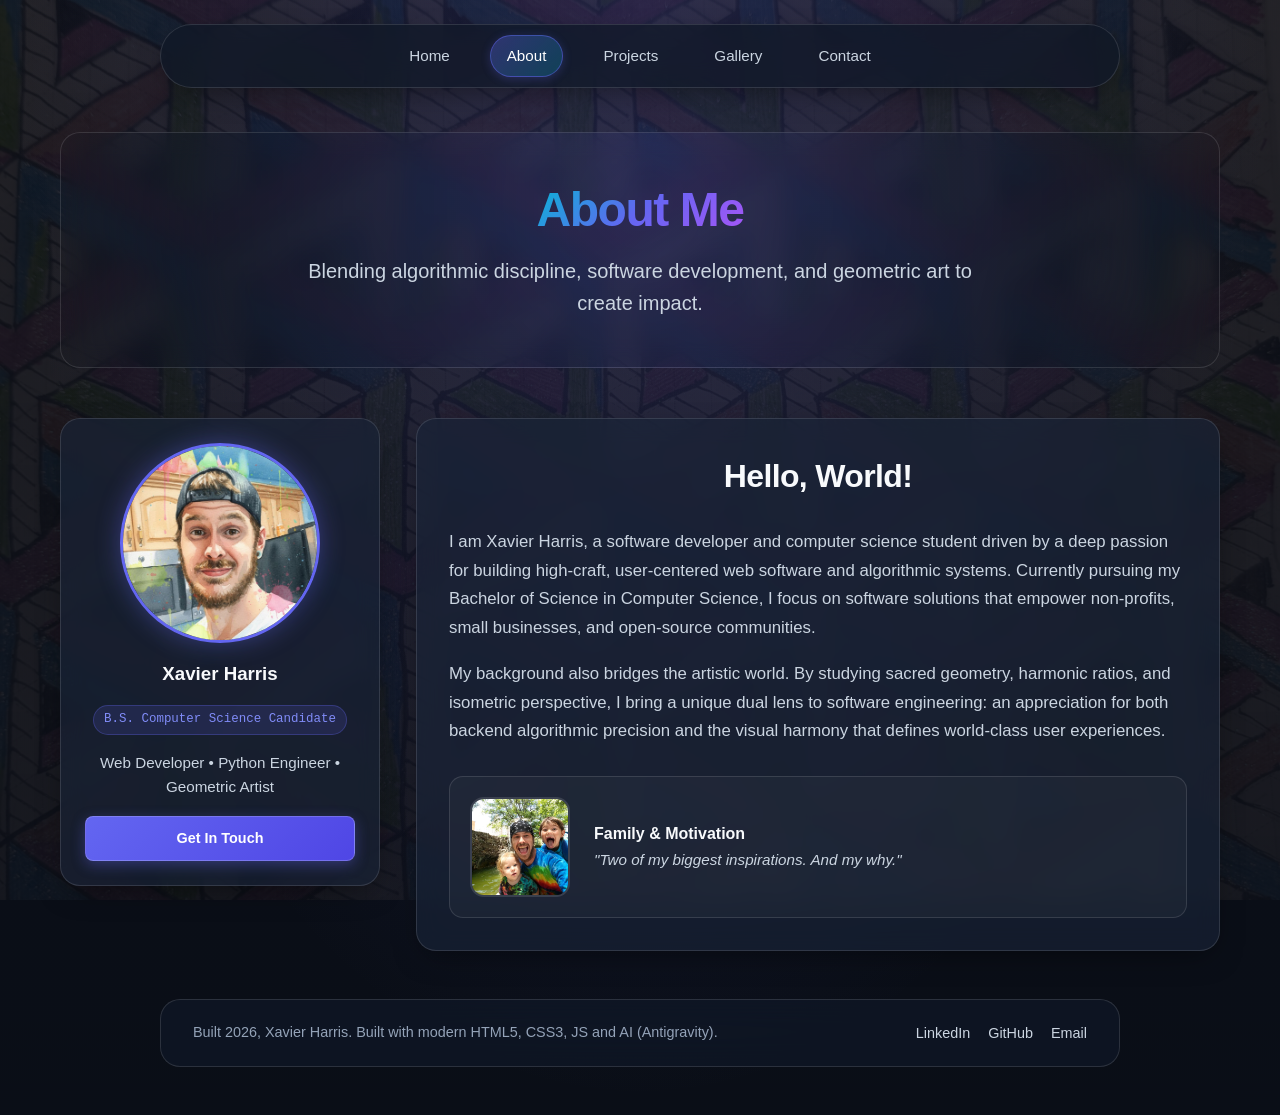
==== commit e526576b: "feat: update family photo and personal description in about section" ====
--- a/about.html
+++ b/about.html
@@ -54,11 +54,10 @@
                     </p>
 
                     <div class="personal-touch-card">
-                        <img src="selfie/XnH.jpg" alt="Xavier and his wife Heather">
+                        <img src="selfie/XandBoys.jpg" alt="Two of my boys and I">
                         <div>
                             <h4>Family &amp; Motivation</h4>
-                            <p>"With my wonderful partner of 8+ years and our two amazing children, my family is the
-                                bedrock of my continuous learning and drive."</p>
+                            <p>"Two of my biggest inspirations. And my why."</p>
                         </div>
                     </div>
                 </article>
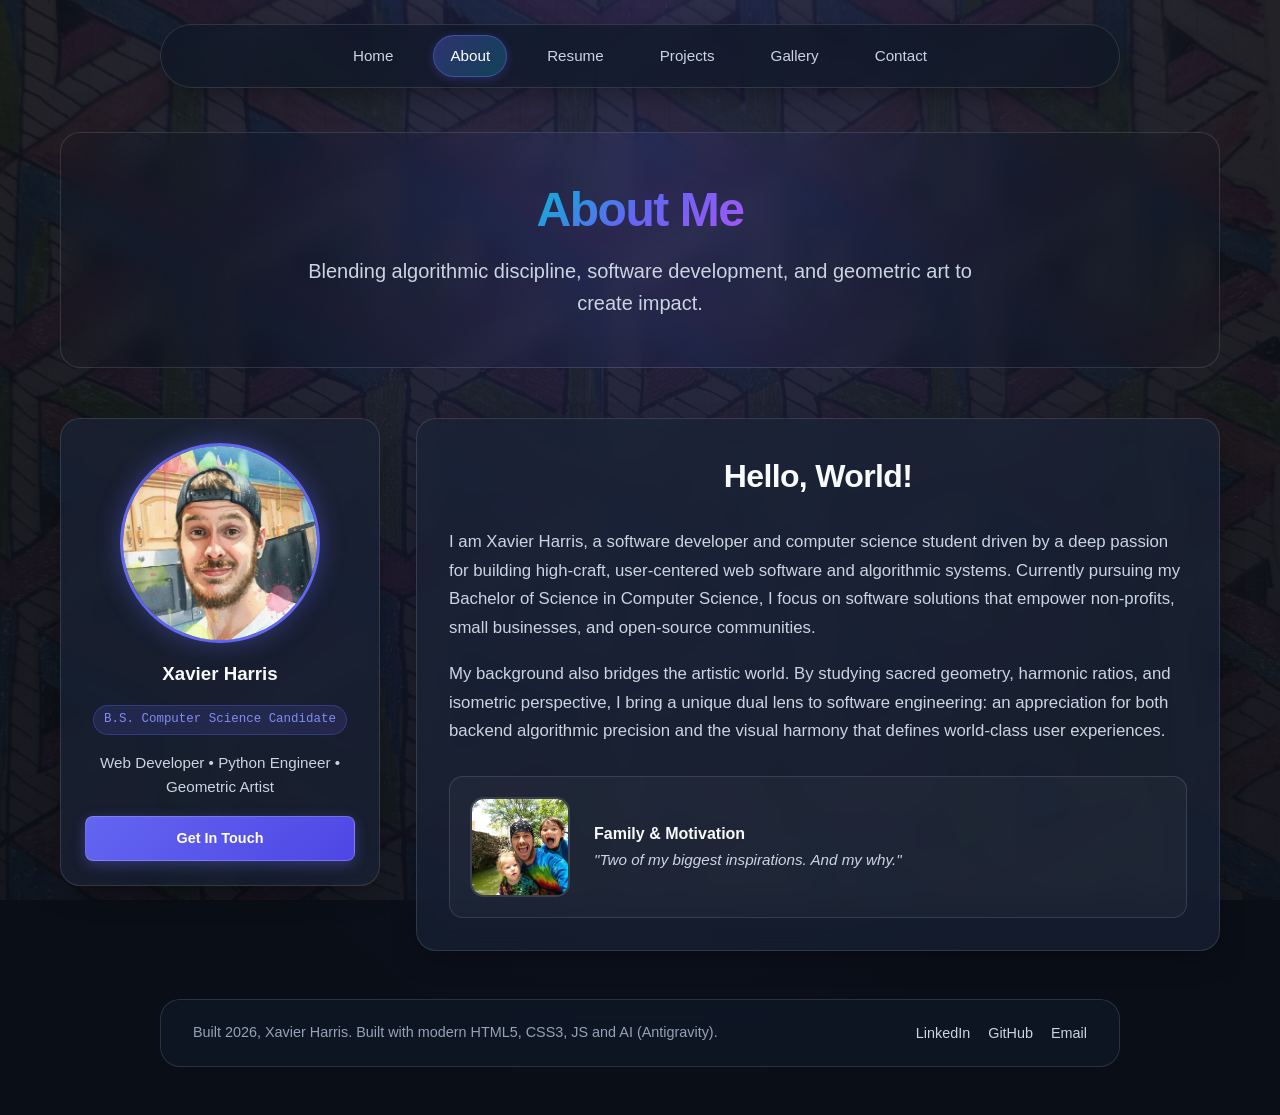
==== commit 7a6c91b5: "feat: add resume page with dedicated styling and link in navigation menu" ====
--- a/about.html
+++ b/about.html
@@ -15,6 +15,7 @@
             <nav class="nav">
                 <a href="index.html">Home</a>
                 <a href="about.html" class="active">About</a>
+                <a href="xavier-resume.html" target="_blank" rel="noopener noreferrer" class="btn-resume">Resume</a>
                 <a href="projects.html">Projects</a>
                 <a href="gallery.html">Gallery</a>
                 <a href="contact.html">Contact</a>
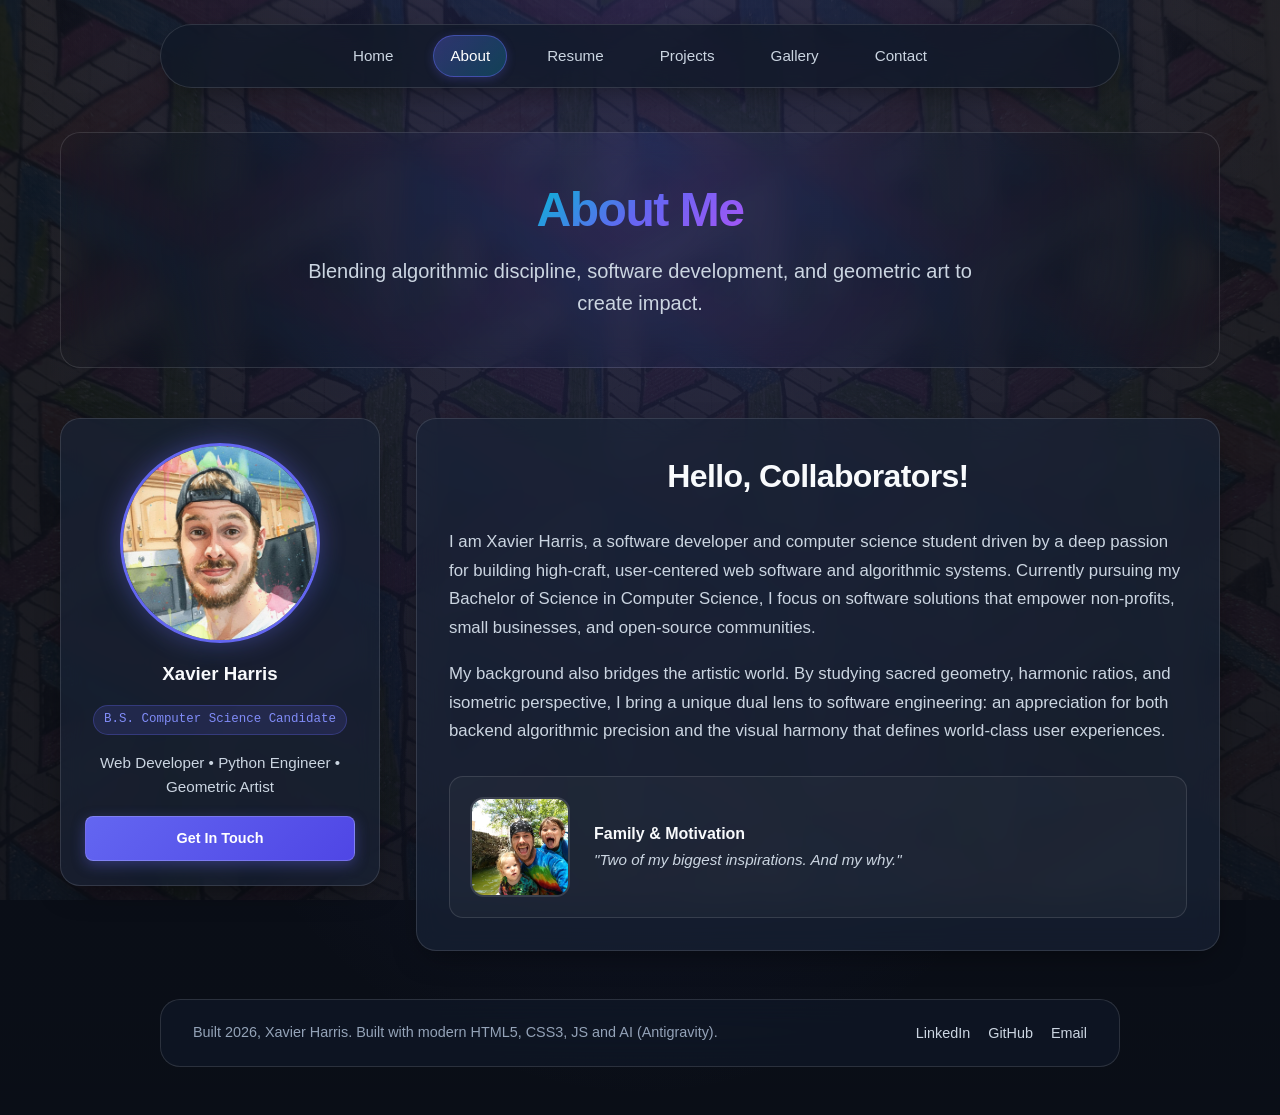
==== commit 224f6ab1: "Update about.html" ====
--- a/about.html
+++ b/about.html
@@ -40,7 +40,7 @@
                 </aside>
 
                 <article class="bio-card reveal-on-scroll">
-                    <h2>Hello, World!</h2>
+                    <h2>Hello, Collaborators!</h2>
                     <p>
                         I am Xavier Harris, a software developer and computer science student driven by a deep passion
                         for building high-craft, user-centered web software and algorithmic systems. Currently pursuing
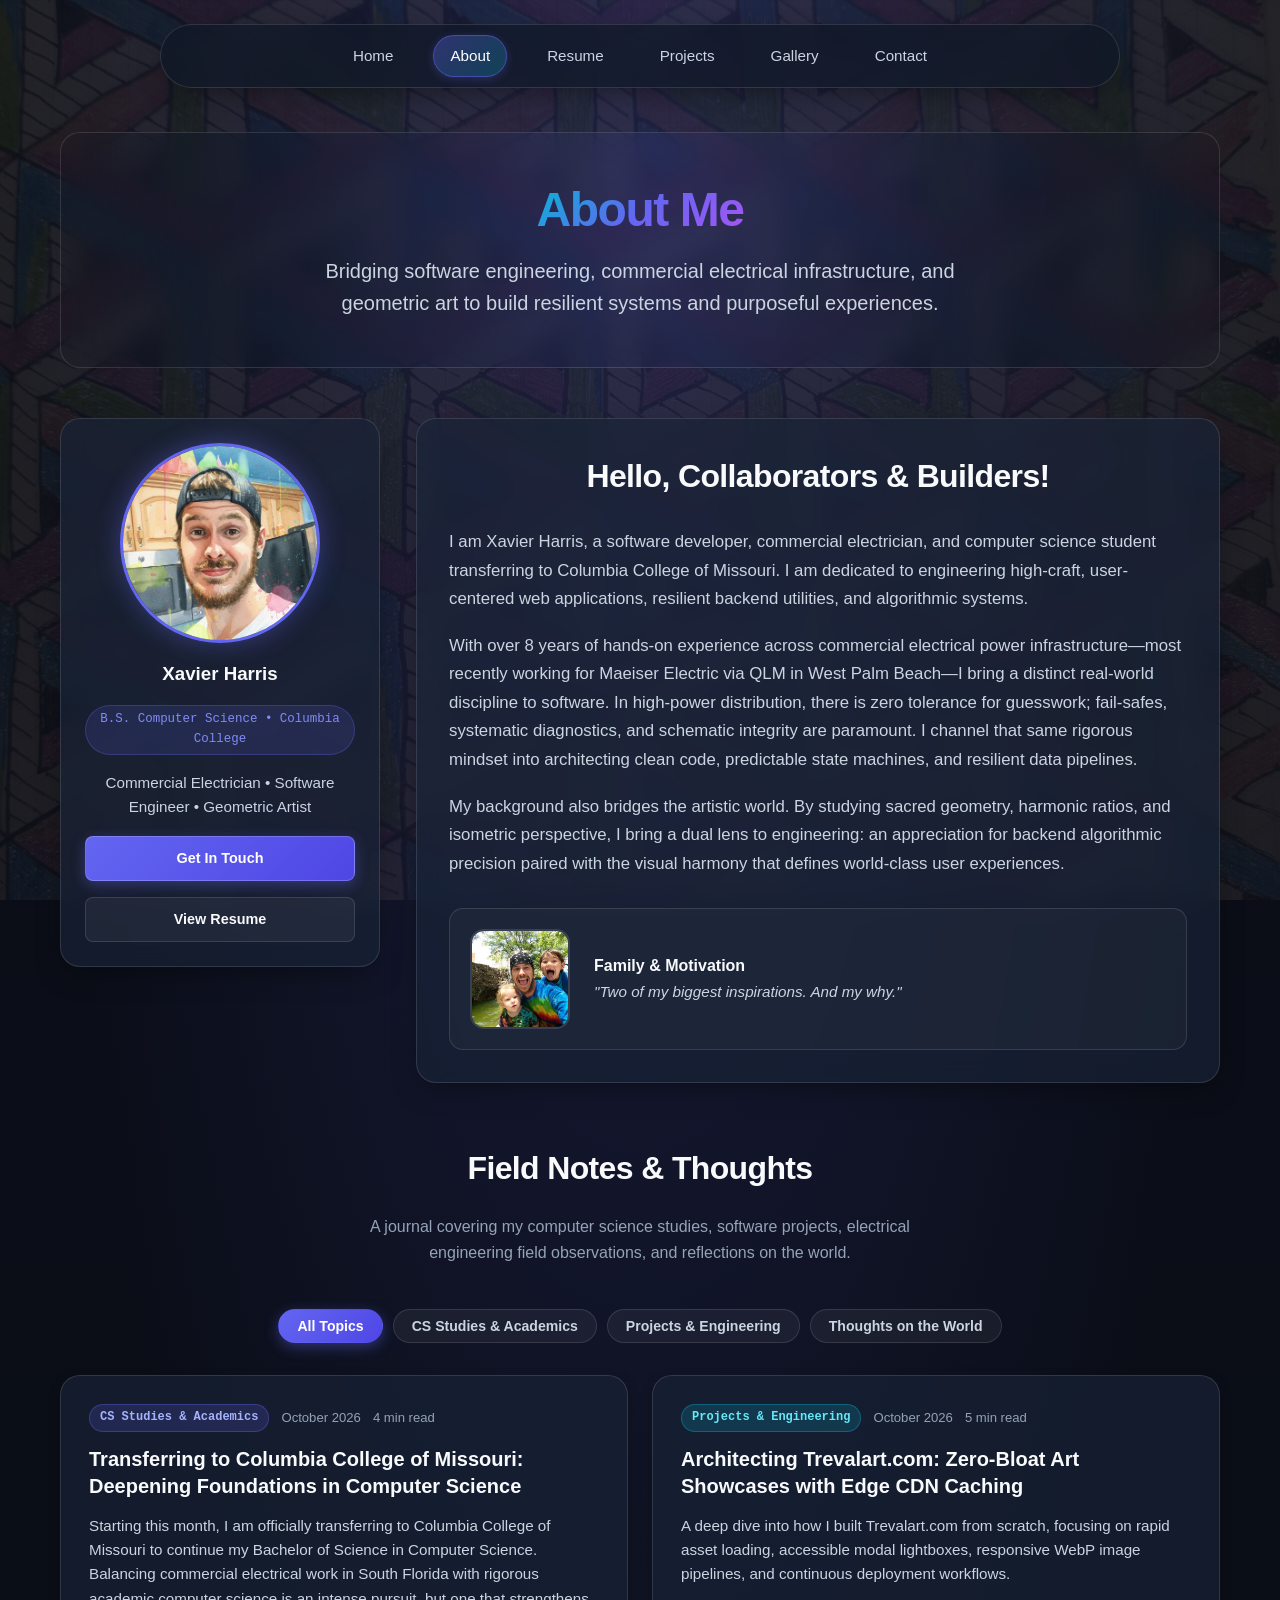
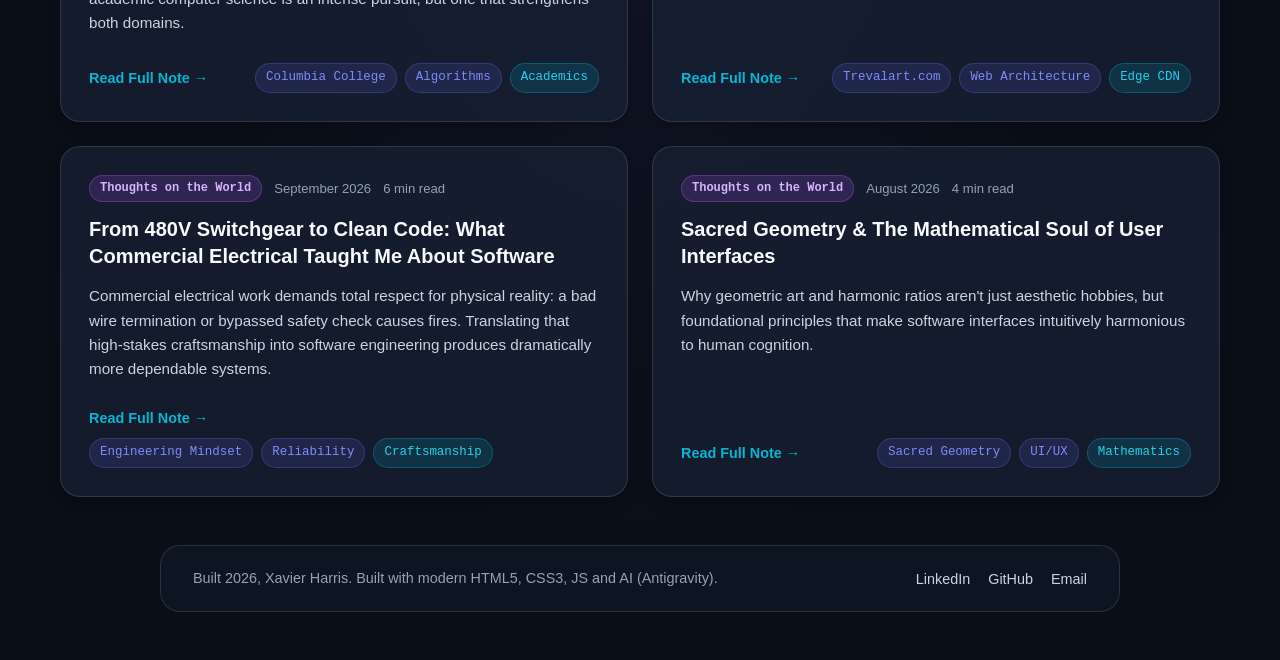
==== commit 0bf94556: "feat: add blog section to about page and scaffold vite project" ====
--- a/about.html
+++ b/about.html
@@ -4,7 +4,7 @@
 <head>
     <meta charset="UTF-8">
     <meta name="viewport" content="width=device-width, initial-scale=1.0">
-    <title>About Xavier Harris | Software Engineer &amp; Artist</title>
+    <title>About Xavier Harris | Software Engineer, Electrician &amp; Artist</title>
     <link rel="stylesheet" href="styles.css">
     <script src="script.js" defer></script>
 </head>
@@ -25,33 +25,30 @@
         <main class="main-content">
             <section class="brand-hero reveal-on-scroll">
                 <h1>About Me</h1>
-                <p class="tagline">Blending algorithmic discipline, software development, and geometric art to create
-                    impact.</p>
+                <p class="tagline">Bridging software engineering, commercial electrical infrastructure, and geometric art to build resilient systems and purposeful experiences.</p>
             </section>
 
+            <!-- Profile & Bio Grid -->
             <div class="about-container">
                 <aside class="profile-card reveal-on-scroll">
                     <img src="selfie/creativeX.jpg" alt="Xavier Harris Profile Picture">
                     <h3>Xavier Harris</h3>
-                    <p class="tag">B.S. Computer Science Candidate</p>
-                    <p class="tagline" style="font-size: 0.95rem;">Web Developer &bull; Python Engineer &bull; Geometric
-                        Artist</p>
+                    <p class="tag">B.S. Computer Science &bull; Columbia College</p>
+                    <p class="tagline" style="font-size: 0.95rem;">Commercial Electrician &bull; Software Engineer &bull; Geometric Artist</p>
                     <a href="contact.html" class="btn btn-primary" style="width: 100%;">Get In Touch</a>
+                    <a href="xavier-resume.html" target="_blank" rel="noopener noreferrer" class="btn btn-secondary" style="width: 100%;">View Resume</a>
                 </aside>
 
                 <article class="bio-card reveal-on-scroll">
-                    <h2>Hello, Collaborators!</h2>
+                    <h2>Hello, Collaborators &amp; Builders!</h2>
                     <p>
-                        I am Xavier Harris, a software developer and computer science student driven by a deep passion
-                        for building high-craft, user-centered web software and algorithmic systems. Currently pursuing
-                        my Bachelor of Science in Computer Science, I focus on software solutions that empower
-                        non-profits, small businesses, and open-source communities.
+                        I am Xavier Harris, a software developer, commercial electrician, and computer science student transferring to Columbia College of Missouri. I am dedicated to engineering high-craft, user-centered web applications, resilient backend utilities, and algorithmic systems.
                     </p>
                     <p>
-                        My background also bridges the artistic world. By studying sacred geometry, harmonic ratios, and
-                        isometric perspective, I bring a unique dual lens to software engineering: an appreciation for
-                        both backend algorithmic precision and the visual harmony that defines world-class user
-                        experiences.
+                        With over 8 years of hands-on experience across commercial electrical power infrastructure—most recently working for Maeiser Electric via QLM in West Palm Beach—I bring a distinct real-world discipline to software. In high-power distribution, there is zero tolerance for guesswork; fail-safes, systematic diagnostics, and schematic integrity are paramount. I channel that same rigorous mindset into architecting clean code, predictable state machines, and resilient data pipelines.
+                    </p>
+                    <p>
+                        My background also bridges the artistic world. By studying sacred geometry, harmonic ratios, and isometric perspective, I bring a dual lens to engineering: an appreciation for backend algorithmic precision paired with the visual harmony that defines world-class user experiences.
                     </p>
 
                     <div class="personal-touch-card">
@@ -63,6 +60,140 @@
                     </div>
                 </article>
             </div>
+
+            <!-- Blog & Thoughts Section -->
+            <section class="blog-section reveal-on-scroll" id="blog">
+                <div class="blog-header">
+                    <h2>Field Notes &amp; Thoughts</h2>
+                    <p class="section-subtitle">A journal covering my computer science studies, software projects, electrical engineering field observations, and reflections on the world.</p>
+                    
+                    <!-- Blog Category Filter Tabs -->
+                    <div class="blog-filters">
+                        <button type="button" class="blog-filter-btn active" data-category="all">All Topics</button>
+                        <button type="button" class="blog-filter-btn" data-category="studies">CS Studies &amp; Academics</button>
+                        <button type="button" class="blog-filter-btn" data-category="projects">Projects &amp; Engineering</button>
+                        <button type="button" class="blog-filter-btn" data-category="world">Thoughts on the World</button>
+                    </div>
+                </div>
+
+                <div class="blog-grid" id="blog-grid">
+                    <!-- Blog Post 1: Studies -->
+                    <article class="blog-card" data-category="studies">
+                        <div class="blog-meta">
+                            <span class="blog-category-tag tag-studies">CS Studies &amp; Academics</span>
+                            <span class="blog-date">October 2026</span>
+                            <span class="blog-read-time">4 min read</span>
+                        </div>
+                        <h3>Transferring to Columbia College of Missouri: Deepening Foundations in Computer Science</h3>
+                        <p class="blog-excerpt">
+                            Starting this month, I am officially transferring to Columbia College of Missouri to continue my Bachelor of Science in Computer Science. Balancing commercial electrical work in South Florida with rigorous academic computer science is an intense pursuit, but one that strengthens both domains.
+                        </p>
+                        <div class="blog-full-content">
+                            <p>
+                                Stepping into this new chapter at Columbia College of Missouri allows me to concentrate deeply on core computational theory: advanced data structures, computer systems architecture, and algorithmic design. While building hands-on projects provides practical knowledge, having structured academic scrutiny sharpens efficiency and Big-O computational intuition.
+                            </p>
+                            <p>
+                                One of the most fascinating aspects of studying algorithms while simultaneously working in electrical systems is realizing how both worlds share identical paradigms: routing networks, state transitions, fault isolation, and systemic feedback loops. I look forward to documenting my coursework, problem sets, and milestones here.
+                            </p>
+                        </div>
+                        <div class="blog-card-footer">
+                            <button type="button" class="blog-expand-btn">Read Full Note &rarr;</button>
+                            <div class="tech-tags">
+                                <span class="tag">Columbia College</span>
+                                <span class="tag">Algorithms</span>
+                                <span class="tag accent">Academics</span>
+                            </div>
+                        </div>
+                    </article>
+
+                    <!-- Blog Post 2: Projects -->
+                    <article class="blog-card" data-category="projects">
+                        <div class="blog-meta">
+                            <span class="blog-category-tag tag-projects">Projects &amp; Engineering</span>
+                            <span class="blog-date">October 2026</span>
+                            <span class="blog-read-time">5 min read</span>
+                        </div>
+                        <h3>Architecting Trevalart.com: Zero-Bloat Art Showcases with Edge CDN Caching</h3>
+                        <p class="blog-excerpt">
+                            A deep dive into how I built Trevalart.com from scratch, focusing on rapid asset loading, accessible modal lightboxes, responsive WebP image pipelines, and continuous deployment workflows.
+                        </p>
+                        <div class="blog-full-content">
+                            <p>
+                                When creating a portfolio for fine art and geometric illustrations, visual fidelity cannot be compromised, yet slow image loading kills engagement. For Trevalart.com, I intentionally avoided multi-megabyte JavaScript frameworks in favor of semantic HTML5, modern CSS Grid, and vanilla ES6+.
+                            </p>
+                            <p>
+                                By configuring an automated image optimization pipeline converting assets to WebP with responsive <code>srcset</code> fallbacks, and serving them via global edge CDN nodes, images render crisply within milliseconds. Pairing that with automated Git-driven CI/CD deployment ensures any new piece added to the repository goes live immediately with zero manual server configuration.
+                            </p>
+                        </div>
+                        <div class="blog-card-footer">
+                            <button type="button" class="blog-expand-btn">Read Full Note &rarr;</button>
+                            <div class="tech-tags">
+                                <span class="tag">Trevalart.com</span>
+                                <span class="tag">Web Architecture</span>
+                                <span class="tag accent">Edge CDN</span>
+                            </div>
+                        </div>
+                    </article>
+
+                    <!-- Blog Post 3: World & Systems -->
+                    <article class="blog-card" data-category="world">
+                        <div class="blog-meta">
+                            <span class="blog-category-tag tag-world">Thoughts on the World</span>
+                            <span class="blog-date">September 2026</span>
+                            <span class="blog-read-time">6 min read</span>
+                        </div>
+                        <h3>From 480V Switchgear to Clean Code: What Commercial Electrical Taught Me About Software</h3>
+                        <p class="blog-excerpt">
+                            Commercial electrical work demands total respect for physical reality: a bad wire termination or bypassed safety check causes fires. Translating that high-stakes craftsmanship into software engineering produces dramatically more dependable systems.
+                        </p>
+                        <div class="blog-full-content">
+                            <p>
+                                Working in West Palm Beach on active commercial job sites for Maeiser Electric via QLM requires meticulous coordination. You don't guess whether a 480-volt 3-phase feeder is energized; you test, verify, lock out, and trace the path methodically.
+                            </p>
+                            <p>
+                                In software development, especially in modern web frameworks, developers often treat unexpected exceptions with reckless band-aids or layers of boilerplate. But when you adopt an electrician's mindset, you design software with clean circuit breakers, bounded error boundaries, explicit failure modes, and clear diagnostic telemetry. Craftsmanship isn't just about how an app looks—it's about how gracefully it behaves under load and failure.
+                            </p>
+                        </div>
+                        <div class="blog-card-footer">
+                            <button type="button" class="blog-expand-btn">Read Full Note &rarr;</button>
+                            <div class="tech-tags">
+                                <span class="tag">Engineering Mindset</span>
+                                <span class="tag">Reliability</span>
+                                <span class="tag accent">Craftsmanship</span>
+                            </div>
+                        </div>
+                    </article>
+
+                    <!-- Blog Post 4: Studies & Geometry -->
+                    <article class="blog-card" data-category="world">
+                        <div class="blog-meta">
+                            <span class="blog-category-tag tag-world">Thoughts on the World</span>
+                            <span class="blog-date">August 2026</span>
+                            <span class="blog-read-time">4 min read</span>
+                        </div>
+                        <h3>Sacred Geometry &amp; The Mathematical Soul of User Interfaces</h3>
+                        <p class="blog-excerpt">
+                            Why geometric art and harmonic ratios aren't just aesthetic hobbies, but foundational principles that make software interfaces intuitively harmonious to human cognition.
+                        </p>
+                        <div class="blog-full-content">
+                            <p>
+                                When drawing isometric cubes, Metatron’s Cube, or golden spirals, you realize that visual balance is pure mathematics: proportional scales, harmonic intervals, and spatial equilibrium.
+                            </p>
+                            <p>
+                                Digital interfaces that feel 'clunky' almost always violate fundamental geometric rhythm. By bringing harmonic proportions into UI spacing systems (8-point grids, Fibonacci scale margins, and fluid clamp typography), software stops feeling like a collection of boxes and starts feeling like an organic, harmonious instrument.
+                            </p>
+                        </div>
+                        <div class="blog-card-footer">
+                            <button type="button" class="blog-expand-btn">Read Full Note &rarr;</button>
+                            <div class="tech-tags">
+                                <span class="tag">Sacred Geometry</span>
+                                <span class="tag">UI/UX</span>
+                                <span class="tag accent">Mathematics</span>
+                            </div>
+                        </div>
+                    </article>
+                </div>
+            </section>
         </main>
 
         <footer class="site-footer">
@@ -70,11 +201,11 @@
             <ul class="footer-links">
                 <li><a href="https://www.linkedin.com/in/xmharris" target="_blank"
                         rel="noopener noreferrer">LinkedIn</a></li>
-                <li><a href="https://github.com/Xmharris" target="_blank" rel="noopener noreferrer">GitHub</a></li>
-                <li><a href="mailto:xmharris11@gmail.com">Email</a></li>
+                <li><a href="https://github.com/xmharris" target="_blank" rel="noopener noreferrer">GitHub</a></li>
+                <li><a href="mailto:source@x-sys.dev">Email</a></li>
             </ul>
         </footer>
     </div>
 </body>
 
-</html>+</html>
--- a/styles.css
+++ b/styles.css
@@ -531,6 +531,7 @@
 }
 
 form#contact-form input,
+form#contact-form select,
 form#contact-form textarea {
   width: 100%;
   background: rgba(10, 14, 23, 0.7);
@@ -545,6 +546,7 @@
 }
 
 form#contact-form input:focus,
+form#contact-form select:focus,
 form#contact-form textarea:focus {
   border-color: var(--accent-primary-light);
   box-shadow: 0 0 0 3px rgba(99, 102, 241, 0.25);
@@ -570,6 +572,41 @@
   align-self: flex-start;
 }
 
+
+form#contact-form select {
+  cursor: pointer;
+  appearance: none;
+  background-image: url("data:image/svg+xml;charset=UTF-8,%3csvg xmlns='http://www.w3.org/2000/svg' viewBox='0 0 24 24' fill='none' stroke='%2306b6d4' stroke-width='2' stroke-linecap='round' stroke-linejoin='round'%3e%3cpolyline points='6 9 12 15 18 9'%3e%3c/polyline%3e%3c/svg%3e");
+  background-repeat: no-repeat;
+  background-position: right 14px center;
+  background-size: 16px;
+  padding-right: 40px;
+}
+
+form#contact-form select option {
+  background: #0a0e17;
+  color: #f8fafc;
+}
+
+.form-feedback {
+  padding: 14px 18px;
+  border-radius: var(--radius-sm);
+  font-size: 0.95rem;
+  line-height: 1.5;
+  transition: all var(--transition-smooth);
+}
+
+.form-feedback.success {
+  background: rgba(16, 185, 129, 0.15);
+  border: 1px solid rgba(16, 185, 129, 0.4);
+  color: #34d399;
+}
+
+.form-feedback.error {
+  background: rgba(239, 68, 68, 0.15);
+  border: 1px solid rgba(239, 68, 68, 0.4);
+  color: #f87171;
+}
 form#contact-form button[type="submit"]:hover {
   transform: translateY(-2px);
   box-shadow: 0 6px 20px rgba(99, 102, 241, 0.55);
@@ -872,4 +909,338 @@
 
 .lightbox-next {
   right: 16px;
+}
+
+/* ==========================================================================
+   14. HIGHLIGHTED PROJECT CARD (TREVALART.COM)
+   ========================================================================== */
+.highlighted-project {
+  width: 100%;
+  background: radial-gradient(circle at top right, rgba(6, 182, 212, 0.15), rgba(99, 102, 241, 0.1) 40%, rgba(16, 24, 40, 0.85) 80%);
+  border: 2px solid rgba(6, 182, 212, 0.5);
+  border-radius: var(--radius-lg);
+  padding: clamp(24px, 4vw, 40px);
+  box-shadow: 0 12px 40px -10px rgba(6, 182, 212, 0.25), 0 0 35px rgba(99, 102, 241, 0.2);
+  margin-bottom: 40px;
+  display: flex;
+  flex-direction: column;
+  gap: 24px;
+  position: relative;
+  overflow: hidden;
+}
+
+.highlight-badge-bar {
+  display: flex;
+  align-items: center;
+  flex-wrap: wrap;
+  gap: 12px;
+}
+
+.badge-flagship {
+  font-family: var(--font-mono);
+  font-size: 0.85rem;
+  font-weight: 700;
+  text-transform: uppercase;
+  letter-spacing: 0.05em;
+  padding: 6px 14px;
+  background: linear-gradient(135deg, #06b6d4 0%, #6366f1 100%);
+  color: #ffffff;
+  border-radius: var(--radius-full);
+  box-shadow: 0 2px 10px rgba(6, 182, 212, 0.4);
+}
+
+.badge-live {
+  display: inline-flex;
+  align-items: center;
+  gap: 8px;
+  font-size: 0.85rem;
+  font-weight: 600;
+  color: #34d399;
+  background: rgba(16, 185, 129, 0.15);
+  border: 1px solid rgba(16, 185, 129, 0.3);
+  padding: 5px 12px;
+  border-radius: var(--radius-full);
+}
+
+.live-dot {
+  width: 8px;
+  height: 8px;
+  background-color: #10b981;
+  border-radius: 50%;
+  box-shadow: 0 0 10px #10b981;
+  animation: pulse-dot 2s infinite ease-in-out;
+}
+
+@keyframes pulse-dot {
+  0%, 100% { transform: scale(1); opacity: 1; }
+  50% { transform: scale(1.4); opacity: 0.5; }
+}
+
+.highlight-header h2 {
+  font-size: clamp(1.6rem, 3vw, 2.2rem);
+  font-weight: 800;
+  color: #ffffff;
+  line-height: 1.25;
+  margin-bottom: 10px;
+}
+
+.highlight-lead {
+  font-size: 1.1rem;
+  color: var(--text-secondary);
+  line-height: 1.6;
+}
+
+.highlight-actions {
+  display: flex;
+  flex-wrap: wrap;
+  gap: 14px;
+}
+
+.btn-highlight {
+  font-size: 1.05rem;
+  padding: 12px 26px;
+  background: linear-gradient(135deg, #06b6d4 0%, #6366f1 100%);
+  border: 1px solid rgba(255, 255, 255, 0.3);
+  box-shadow: 0 6px 20px rgba(6, 182, 212, 0.4);
+}
+
+.breakdown-grid {
+  display: grid;
+  grid-template-columns: repeat(auto-fit, minmax(280px, 1fr));
+  gap: 20px;
+  margin-top: 10px;
+}
+
+.breakdown-card {
+  background: rgba(10, 14, 23, 0.7);
+  backdrop-filter: blur(8px);
+  border: 1px solid var(--border-glass);
+  border-radius: var(--radius-md);
+  padding: 22px;
+  display: flex;
+  flex-direction: column;
+  gap: 14px;
+  transition: all var(--transition-smooth);
+}
+
+.breakdown-card:hover {
+  border-color: var(--accent-cyan);
+  transform: translateY(-3px);
+  box-shadow: 0 8px 24px rgba(6, 182, 212, 0.15);
+}
+
+.breakdown-icon {
+  font-size: 1.8rem;
+}
+
+.breakdown-card h3 {
+  font-size: 1.15rem;
+  font-weight: 700;
+  color: #ffffff;
+}
+
+.breakdown-list {
+  list-style: none;
+  display: flex;
+  flex-direction: column;
+  gap: 10px;
+  font-size: 0.92rem;
+  color: var(--text-secondary);
+  line-height: 1.55;
+  flex: 1;
+}
+
+.breakdown-list li strong {
+  color: #f1f5f9;
+}
+
+/* ==========================================================================
+   15. BLOG & THOUGHTS SECTION (ABOUT PAGE)
+   ========================================================================== */
+.blog-section {
+  width: 100%;
+  display: flex;
+  flex-direction: column;
+  gap: 32px;
+  margin-top: 20px;
+}
+
+.blog-header {
+  text-align: center;
+  display: flex;
+  flex-direction: column;
+  align-items: center;
+  gap: 12px;
+}
+
+.blog-header h2 {
+  font-size: 2rem;
+  font-weight: 800;
+  color: var(--text-primary);
+}
+
+.blog-filters {
+  display: flex;
+  flex-wrap: wrap;
+  justify-content: center;
+  gap: 10px;
+  margin-top: 8px;
+}
+
+.blog-filter-btn {
+  background: rgba(255, 255, 255, 0.05);
+  border: 1px solid var(--border-glass);
+  color: var(--text-secondary);
+  padding: 8px 18px;
+  border-radius: var(--radius-full);
+  font-size: 0.88rem;
+  font-weight: 600;
+  cursor: pointer;
+  transition: all var(--transition-fast);
+}
+
+.blog-filter-btn:hover {
+  background: rgba(255, 255, 255, 0.12);
+  color: #ffffff;
+  border-color: rgba(255, 255, 255, 0.25);
+}
+
+.blog-filter-btn.active {
+  background: linear-gradient(135deg, var(--accent-primary) 0%, #4f46e5 100%);
+  color: #ffffff;
+  border-color: transparent;
+  box-shadow: 0 4px 14px rgba(99, 102, 241, 0.4);
+}
+
+.blog-grid {
+  display: grid;
+  grid-template-columns: repeat(auto-fill, minmax(min(100%, 460px), 1fr));
+  gap: 24px;
+  width: 100%;
+}
+
+.blog-card {
+  background: var(--color-surface-card);
+  backdrop-filter: blur(12px);
+  border: 1px solid var(--border-glass);
+  border-radius: var(--radius-lg);
+  padding: 28px;
+  display: flex;
+  flex-direction: column;
+  gap: 14px;
+  box-shadow: var(--shadow-sm);
+  transition: transform var(--transition-smooth), border-color var(--transition-smooth), box-shadow var(--transition-smooth);
+}
+
+.blog-card:hover {
+  transform: translateY(-4px);
+  border-color: rgba(99, 102, 241, 0.4);
+  box-shadow: 0 12px 30px rgba(0, 0, 0, 0.4);
+}
+
+.blog-card.is-hidden {
+  display: none !important;
+}
+
+.blog-meta {
+  display: flex;
+  flex-wrap: wrap;
+  align-items: center;
+  gap: 8px 12px;
+  font-size: 0.82rem;
+  color: var(--text-muted);
+}
+
+.blog-category-tag {
+  font-family: var(--font-mono);
+  font-size: 0.75rem;
+  font-weight: 700;
+  padding: 3px 10px;
+  border-radius: var(--radius-full);
+}
+
+.tag-studies {
+  background: rgba(99, 102, 241, 0.18);
+  color: #a5b4fc;
+  border: 1px solid rgba(99, 102, 241, 0.35);
+}
+
+.tag-projects {
+  background: rgba(6, 182, 212, 0.18);
+  color: #67e8f9;
+  border: 1px solid rgba(6, 182, 212, 0.35);
+}
+
+.tag-world {
+  background: rgba(168, 85, 247, 0.18);
+  color: #d8b4fe;
+  border: 1px solid rgba(168, 85, 247, 0.35);
+}
+
+.blog-date, .blog-read-time {
+  display: inline-flex;
+  align-items: center;
+}
+
+.blog-card h3 {
+  font-size: 1.25rem;
+  font-weight: 700;
+  color: var(--text-primary);
+  line-height: 1.35;
+}
+
+.blog-excerpt {
+  color: var(--text-secondary);
+  font-size: 0.95rem;
+  line-height: 1.6;
+}
+
+.blog-full-content {
+  display: none;
+  flex-direction: column;
+  gap: 12px;
+  color: var(--text-secondary);
+  font-size: 0.95rem;
+  line-height: 1.65;
+  padding-top: 10px;
+  border-top: 1px dashed rgba(255, 255, 255, 0.1);
+}
+
+.blog-full-content.is-open {
+  display: flex;
+  animation: fadeIn 0.3s ease-in;
+}
+
+@keyframes fadeIn {
+  from { opacity: 0; transform: translateY(-4px); }
+  to { opacity: 1; transform: translateY(0); }
+}
+
+.blog-card-footer {
+  display: flex;
+  justify-content: space-between;
+  align-items: center;
+  flex-wrap: wrap;
+  gap: 12px;
+  margin-top: auto;
+  padding-top: 14px;
+}
+
+.blog-expand-btn {
+  background: transparent;
+  border: none;
+  color: var(--accent-cyan);
+  font-size: 0.9rem;
+  font-weight: 600;
+  cursor: pointer;
+  display: inline-flex;
+  align-items: center;
+  gap: 4px;
+  transition: color var(--transition-fast);
+  padding: 0;
+}
+
+.blog-expand-btn:hover {
+  color: #67e8f9;
+  text-decoration: underline;
 }
